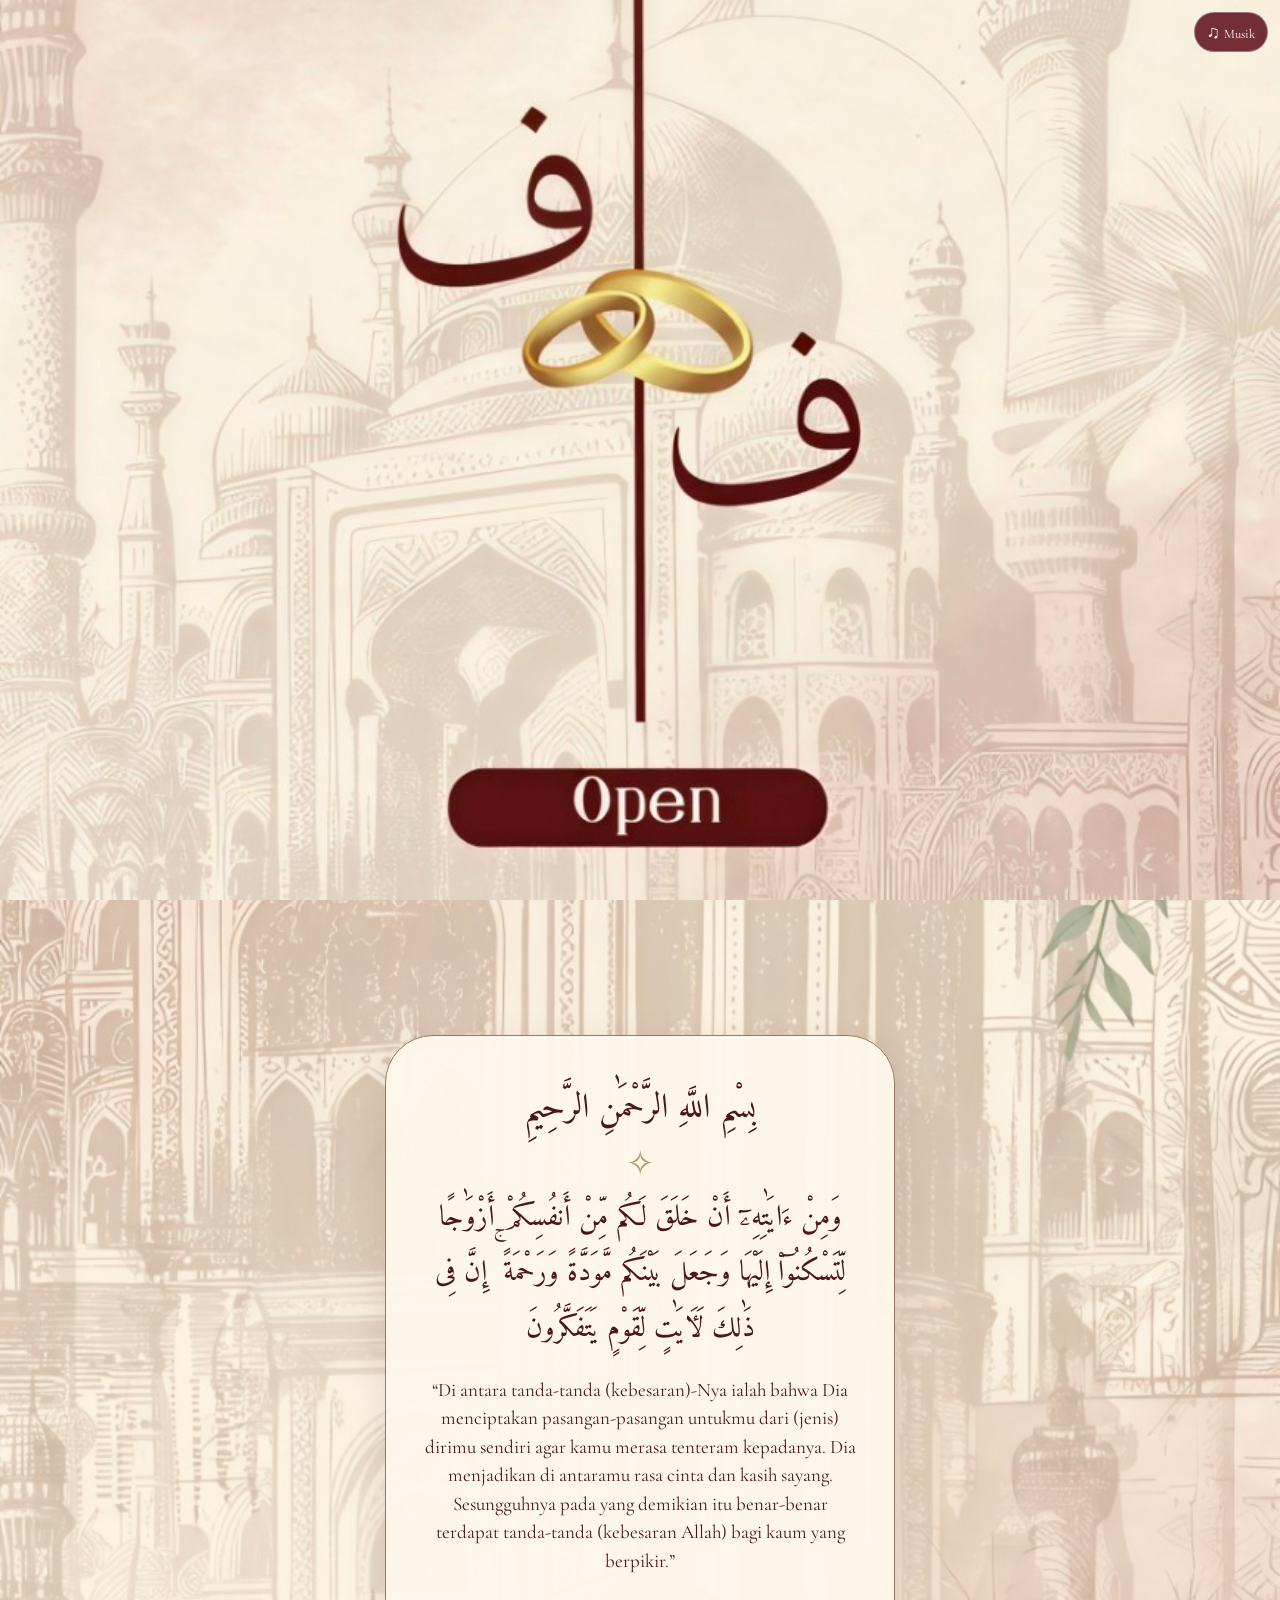
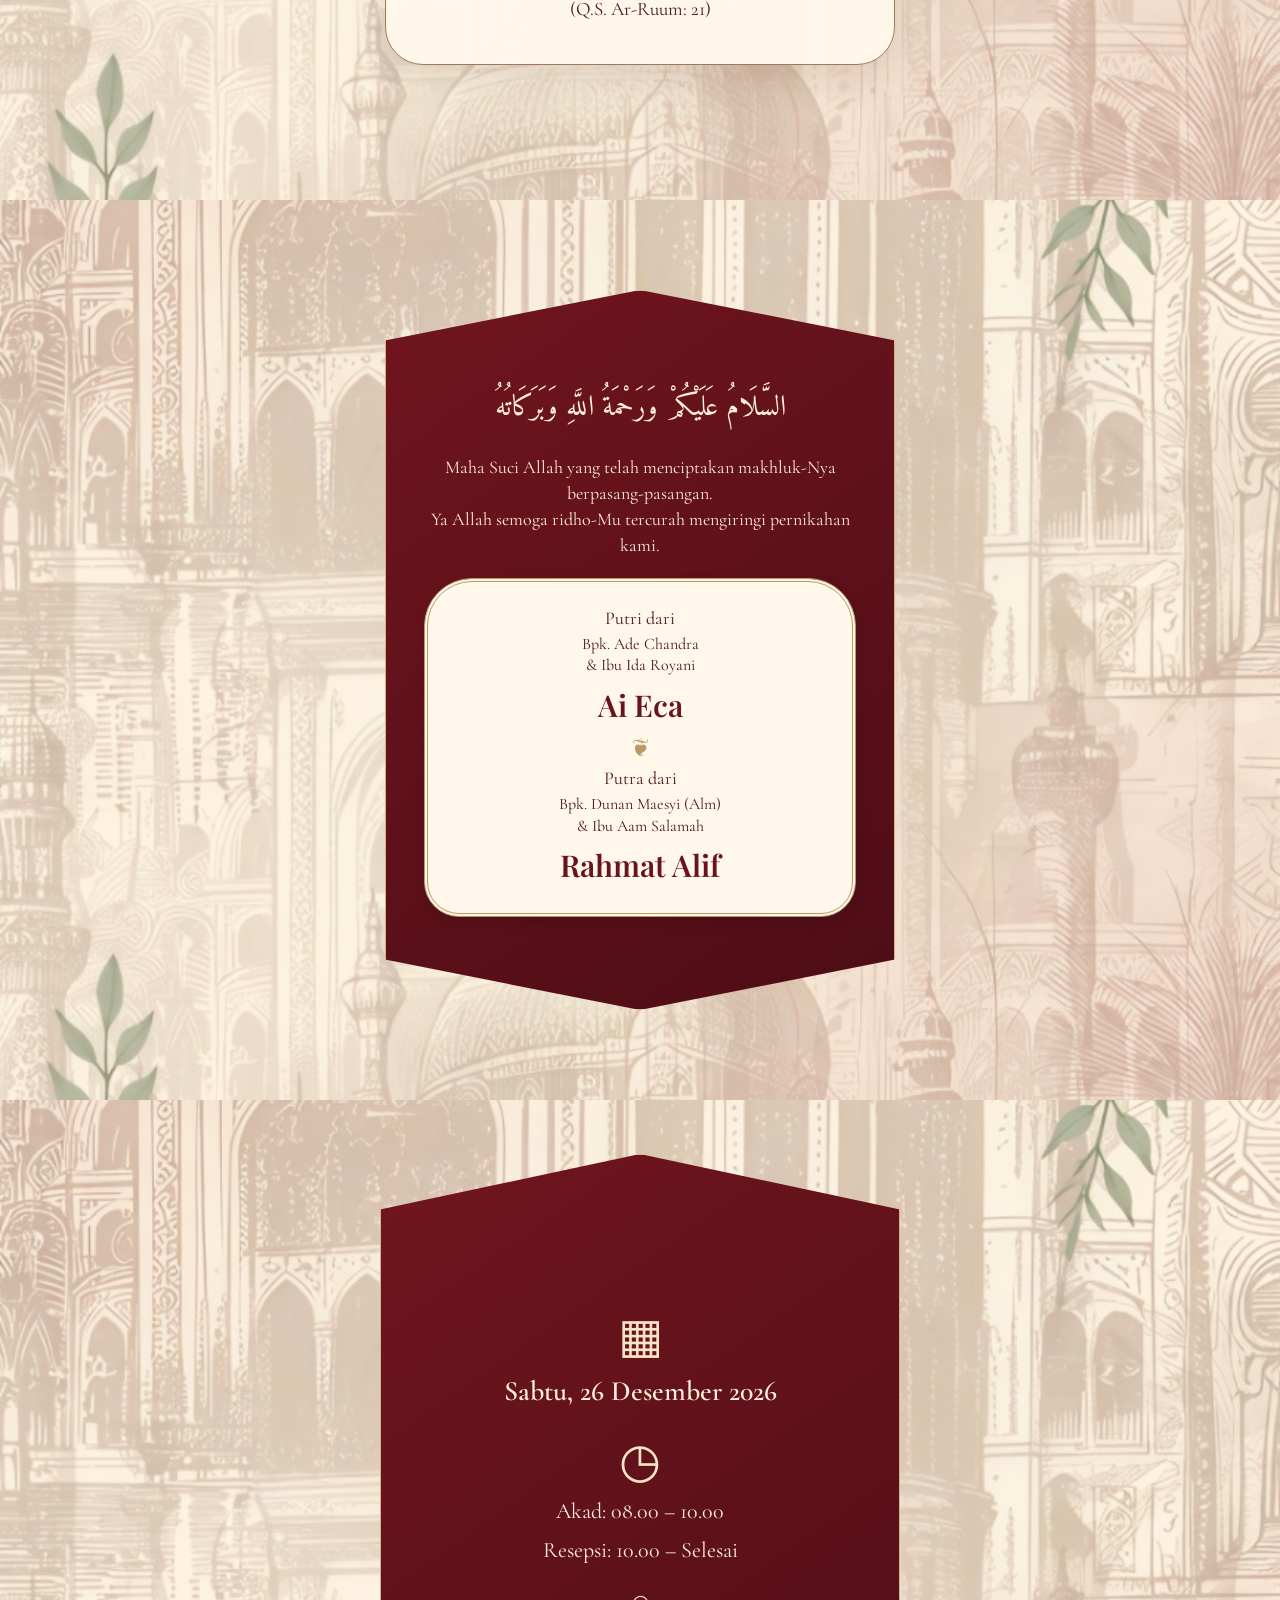
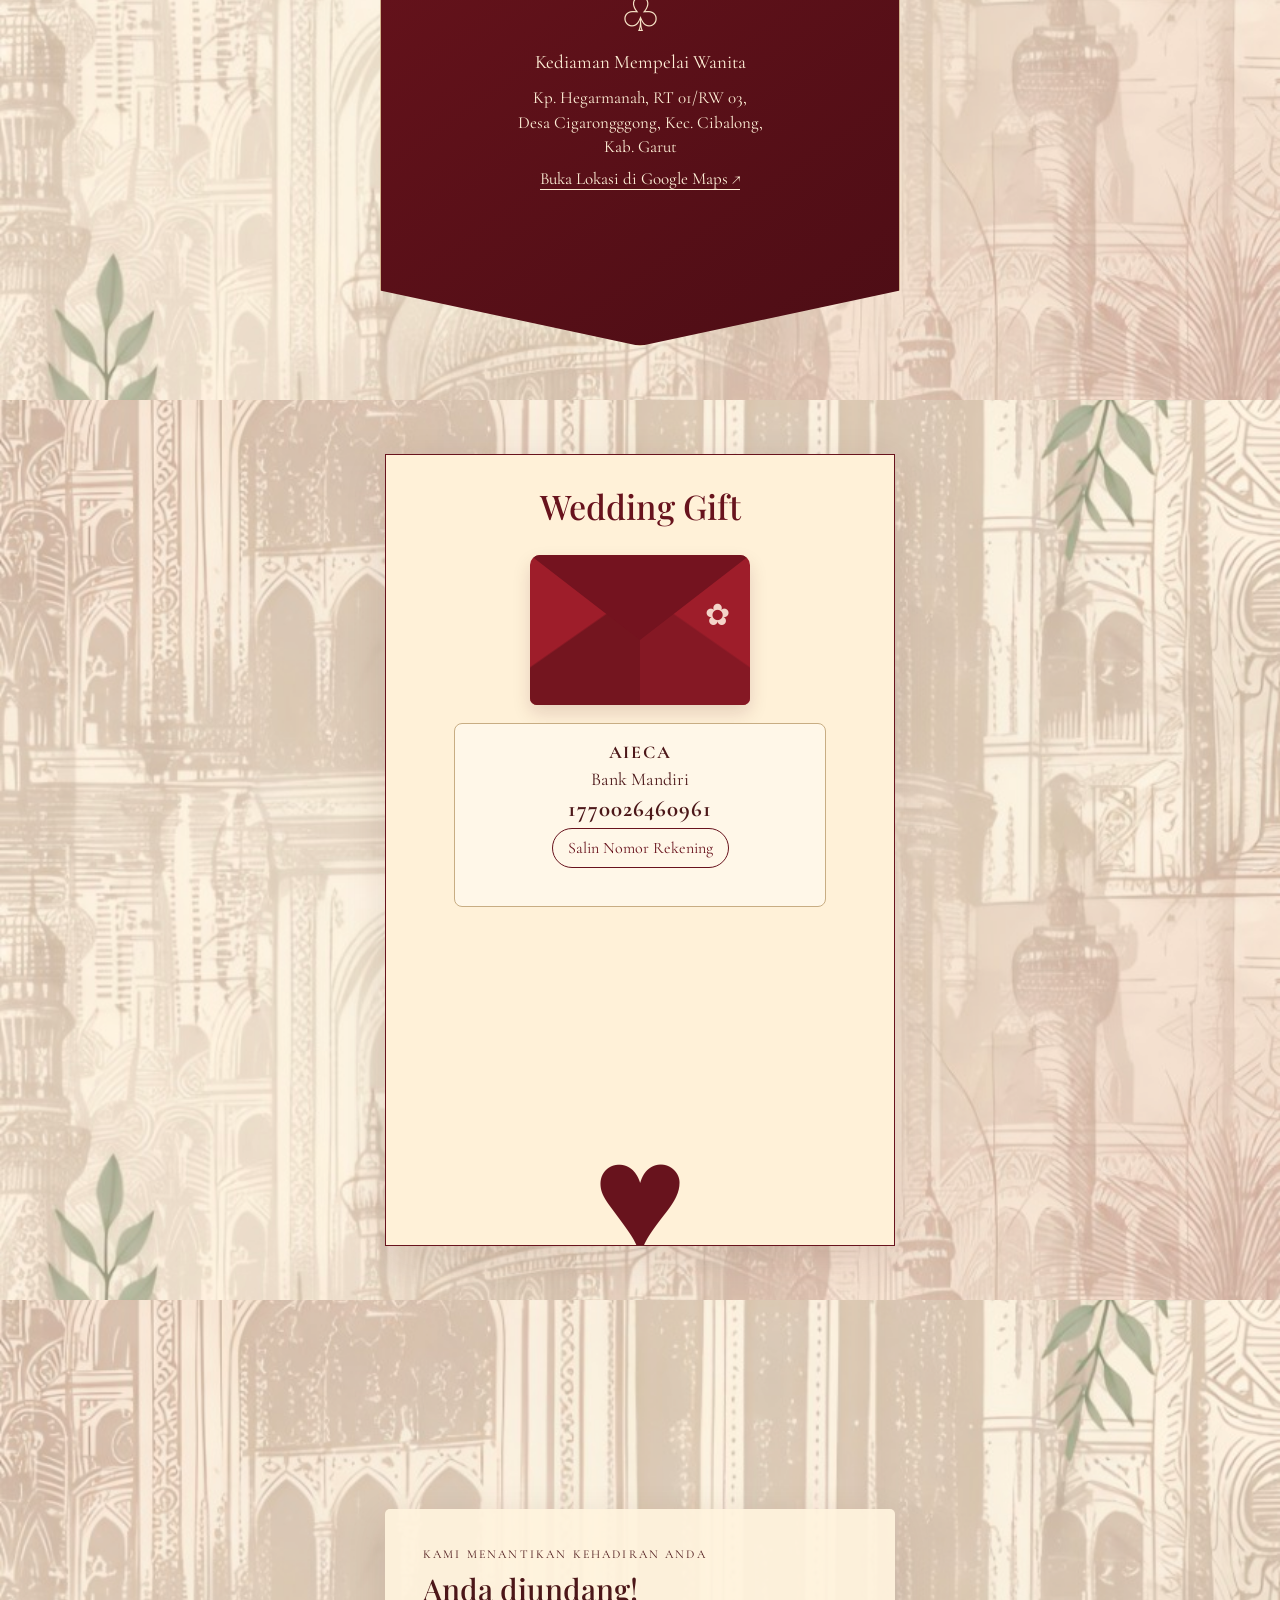
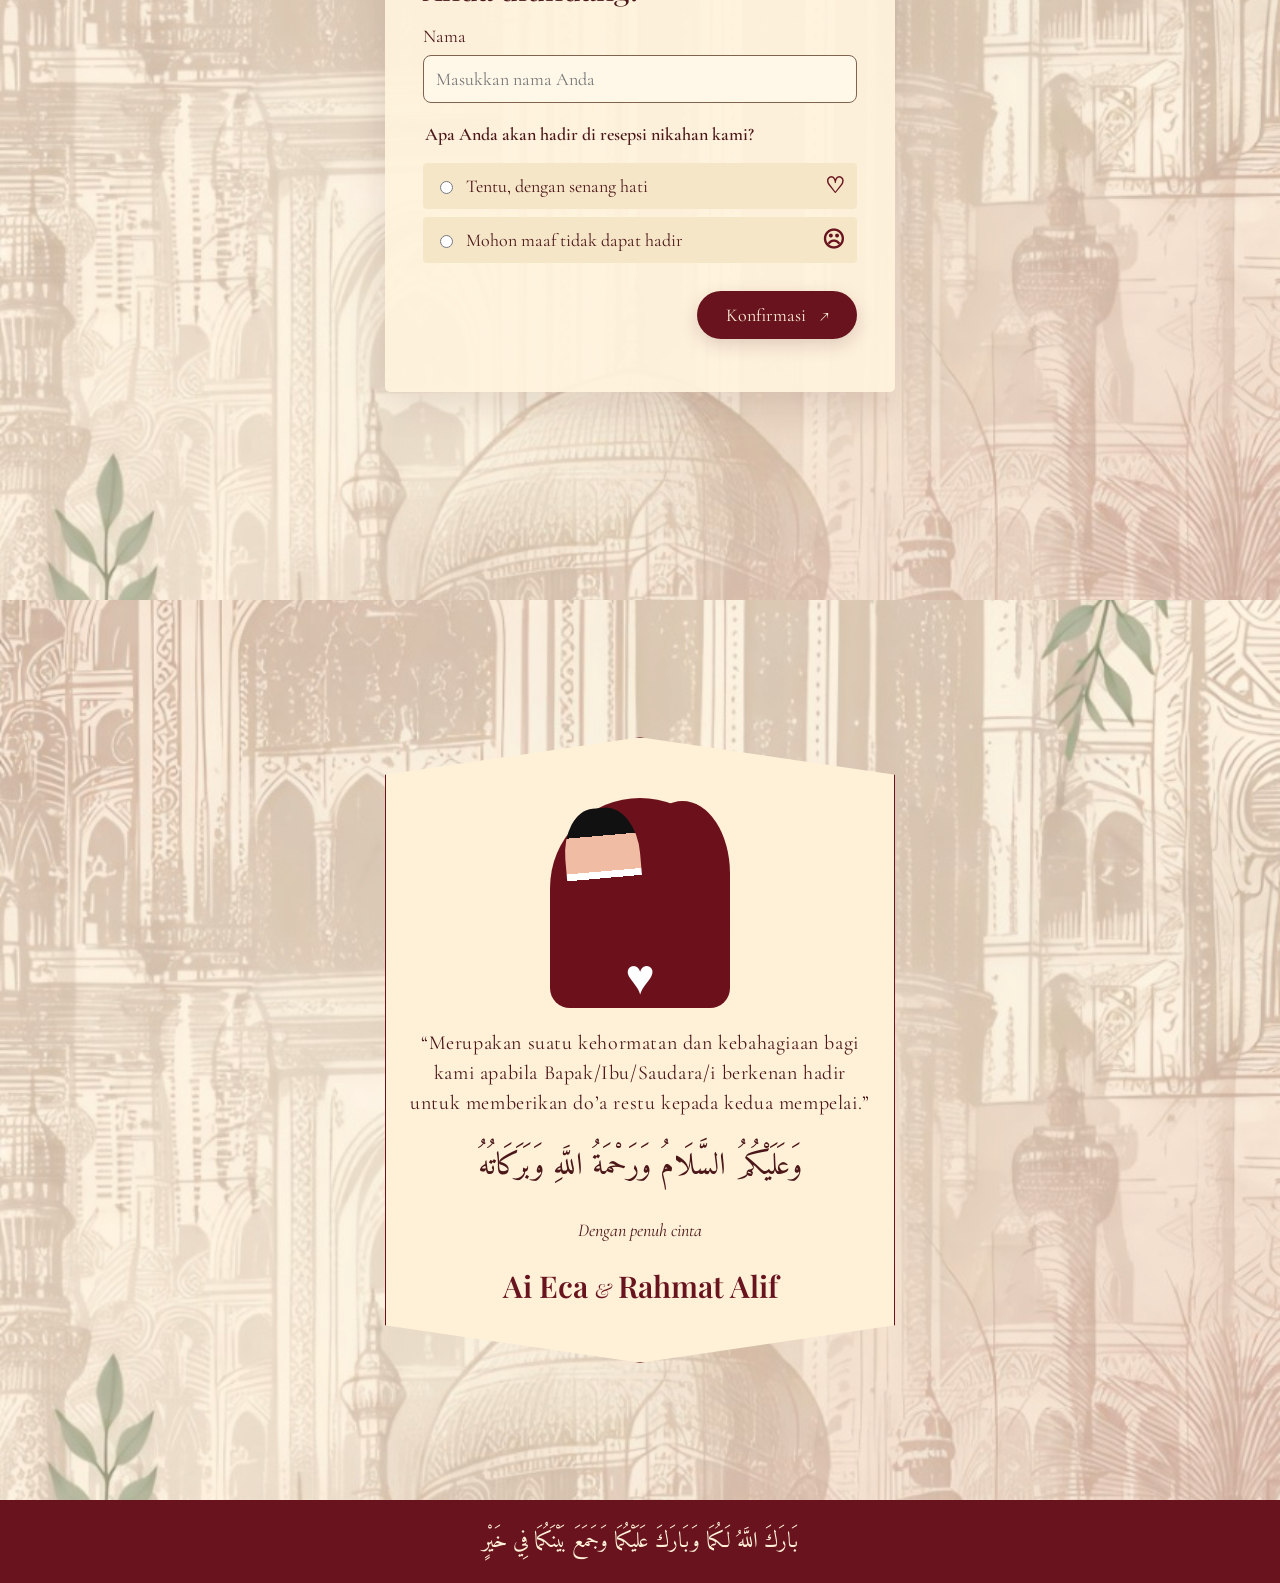
==== index.html @ 42658f34 "Add files via upload" ====
<!doctype html><html lang="id"><head><meta charset="utf-8"><meta name="viewport" content="width=device-width,initial-scale=1,viewport-fit=cover"><meta name="theme-color" content="#68131d"><title>Undangan Pernikahan — Ai Eca &amp; Rahmat Alif</title><link rel="preconnect" href="https://fonts.googleapis.com"><link href="https://fonts.googleapis.com/css2?family=Amiri:wght@400;700&family=Cormorant+Garamond:wght@400;500;600;700&family=Playfair+Display:wght@400;500;600&display=swap" rel="stylesheet"><link rel="stylesheet" href="style.css"></head><body>
<div class="music-pill"><button id="musicToggle">♫ <span>Musik</span></button></div><audio id="bgMusic" loop preload="none"><source src="assets/music.mp3" type="audio/mpeg"></audio><main>
<section class="cover page" id="cover"><img class="cover-art" src="assets/cover.jpg" alt="Sampul undangan bunga dan pasangan"><button class="cover-hitbox" id="openInvite" aria-label="Buka undangan">Buka Undangan</button></section>
<section class="page floral-bg"><div class="paper-card reveal"><p class="arabic bismillah" lang="ar" dir="rtl">بِسْمِ اللَّهِ الرَّحْمَٰنِ الرَّحِيمِ</p><div class="ornament">✧</div><p class="arabic verse" lang="ar" dir="rtl">وَمِنْ ءَايَٰتِهِۦٓ أَنْ خَلَقَ لَكُم مِّنْ أَنفُسِكُمْ أَزْوَٰجًا لِّتَسْكُنُوٓا۟ إِلَيْهَا وَجَعَلَ بَيْنَكُم مَّوَدَّةً وَرَحْمَةً ۚ إِنَّ فِى ذَٰلِكَ لَءَايَٰتٍ لِّقَوْمٍ يَتَفَكَّرُونَ</p><p class="translation">“Di antara tanda-tanda (kebesaran)-Nya ialah bahwa Dia menciptakan pasangan-pasangan untukmu dari (jenis) dirimu sendiri agar kamu merasa tenteram kepadanya. Dia menjadikan di antaramu rasa cinta dan kasih sayang. Sesungguhnya pada yang demikian itu benar-benar terdapat tanda-tanda (kebesaran Allah) bagi kaum yang berpikir.”</p><p class="verse-ref">(Q.S. Ar-Ruum: 21)</p></div></section>
<section class="page floral-bg"><div class="maroon-panel reveal"><p class="arabic greeting" lang="ar" dir="rtl">السَّلَامُ عَلَيْكُمْ وَرَحْمَةُ اللَّهِ وَبَرَكَاتُهُ</p><p class="blessing">Maha Suci Allah yang telah menciptakan makhluk-Nya berpasang-pasangan.<br>Ya Allah semoga ridho-Mu tercurah mengiringi pernikahan kami.</p><div class="family-card"><p>Putri dari</p><p class="parents">Bpk. Ade Chandra<br>&amp; Ibu Ida Royani</p><h2 class="couple-name">Ai Eca</h2><div class="ampersand">❦</div><p>Putra dari</p><p class="parents">Bpk. Dunan Maesyi (Alm)<br>&amp; Ibu Aam Salamah</p><h2 class="couple-name">Rahmat Alif</h2></div></div></section>
<section class="page floral-bg"><div class="maroon-panel event-panel reveal"><div class="event-block"><span class="line-icon">▦</span><h2>Sabtu, 26 Desember 2026</h2></div><div class="event-block"><span class="line-icon">◷</span><p>Akad: 08.00 – 10.00</p><p>Resepsi: 10.00 – Selesai</p></div><div class="event-block"><span class="line-icon">♧</span><p class="location-title">Kediaman Mempelai Wanita</p><p class="address">Kp. Hegarmanah, RT 01/RW 03,<br>Desa Cigarongggong, Kec. Cibalong,<br>Kab. Garut</p><img class="qr" id="locationQr" alt="QR lokasi Google Maps"><a class="map-link" href="https://maps.app.goo.gl/6uacdMQvnE8VaueG8?g_st=ac" target="_blank" rel="noopener">Buka Lokasi di Google Maps ↗</a></div></div></section>
<section class="page floral-bg"><div class="gift-card reveal"><h2>Wedding Gift</h2><div class="envelope"><div class="envelope-flap"></div><span>✿</span></div><div class="gift-details"><p class="gift-name">AIECA</p><p>Bank Mandiri</p><p class="account" id="accountNumber">1770026460961</p><button class="outline-btn" id="copyAccount">Salin Nomor Rekening</button><p class="copy-status" id="copyStatus" aria-live="polite"></p></div><div class="couple-silhouette">♥</div></div></section>
<section class="page floral-bg"><div class="rsvp-card reveal"><p class="eyebrow">KAMI MENANTIKAN KEHADIRAN ANDA</p><h2>Anda diundang!</h2><form id="rsvpForm"><label for="guestName">Nama</label><input id="guestName" name="name" maxlength="100" required placeholder="Masukkan nama Anda"><fieldset><legend>Apa Anda akan hadir di resepsi nikahan kami?</legend><label class="choice"><input type="radio" name="attendance" value="Hadir" required><span>Tentu, dengan senang hati</span><b>♡</b></label><label class="choice"><input type="radio" name="attendance" value="Tidak hadir"><span>Mohon maaf tidak dapat hadir</span><b>☹</b></label></fieldset><button class="primary-btn submit-btn" type="submit">Konfirmasi <span>↗</span></button><p id="rsvpMessage" class="form-message" role="status"></p></form></div></section>
<section class="page floral-bg"><div class="closing-card reveal"><div class="couple-art"><span>♥</span><div class="bride"></div><div class="groom"></div></div><p class="closing-quote">“Merupakan suatu kehormatan dan kebahagiaan bagi kami apabila Bapak/Ibu/Saudara/i berkenan hadir untuk memberikan do’a restu kepada kedua mempelai.”</p><p class="arabic closing-greeting" lang="ar" dir="rtl">وَعَلَيْكُمُ السَّلَامُ وَرَحْمَةُ اللَّهِ وَبَرَكَاتُهُ</p><p class="end-mark">Dengan penuh cinta</p><h2 class="closing-names">Ai Eca <span>&amp;</span> Rahmat Alif</h2></div></section></main><footer lang="ar" dir="rtl">بَارَكَ اللَّهُ لَكُمَا وَبَارَكَ عَلَيْكُمَا وَجَمَعَ بَيْنَكُمَا فِي خَيْرٍ</footer><script src="script.js"></script></body></html>
---- style.css ----
:root{--wine:#68131d;--cream:#fff1d8;--paper:#fff7e9;--ink:#4c1719;--gold:#b99a67;--serif:'Cormorant Garamond',Georgia,serif;--display:'Playfair Display',Georgia,serif;--arabic:'Amiri',serif}*{box-sizing:border-box}html{scroll-behavior:smooth;scroll-snap-type:y proximity}body{margin:0;background:#ead6c8;color:var(--ink);font-family:var(--serif);font-size:18px}button,input{font:inherit}.page{position:relative;min-height:100svh;display:flex;align-items:center;justify-content:center;padding:28px 18px;overflow:hidden;scroll-snap-align:start}.cover{padding:0;background:#f7e8d6}.cover-art{position:absolute;inset:0;width:100%;height:100%;object-fit:cover}.cover-hitbox{position:absolute;top:63%;left:32%;width:36%;height:6%;opacity:0;border:0;background:transparent;cursor:pointer;color:transparent}.cover-hitbox:focus-visible{opacity:.9;background:#68131d;color:#fff;border-radius:30px}.eyebrow{font-size:12px;letter-spacing:.18em;text-transform:uppercase;margin:0 0 8px}.cover h1{font:400 clamp(27px,8vw,46px) var(--arabic);margin:0;color:var(--wine);display:flex;align-items:center;gap:10px}.cover h1 i{font:italic 24px var(--display)}.primary-btn,.outline-btn{border:0;border-radius:30px;padding:13px 24px;cursor:pointer;transition:transform .2s,box-shadow .2s}.primary-btn{background:var(--wine);color:var(--cream);box-shadow:0 6px 18px #4d111d2b}.primary-btn span{margin-left:10px}.primary-btn:active,.outline-btn:active{transform:scale(.98)}.floral-bg{background:#f3e2d2 url('assets/mosque-floral.jpg') center/cover fixed}.floral-bg:before{content:"";position:absolute;inset:0;background:rgba(255,241,220,.35);pointer-events:none}.paper-card,.maroon-panel,.gift-card,.rsvp-card,.closing-card{position:relative;z-index:1;width:min(100%,510px);box-shadow:0 12px 38px #4b1b1820}.paper-card{padding:34px 25px;background:rgba(255,248,235,.96);border:1px solid #9b795a;border-radius:48px 48px 38px 38px;text-align:center}.arabic{font-family:var(--arabic);line-height:1.75}.bismillah{font-size:clamp(25px,7vw,34px);margin:0 0 4px}.ornament{color:var(--gold);font-size:34px}.verse{font-size:clamp(23px,6vw,29px);margin:5px 0 20px;line-height:1.9}.translation{font-size:19px;line-height:1.5;margin:0}.verse-ref{font-size:19px;margin:22px 0 0}.maroon-panel{background:linear-gradient(145deg,#71151e,#4d0d15);color:#fff0d7;padding:32px 24px;border:1px solid #d2b28d;clip-path:polygon(0 7%,50% 0,100% 7%,100% 93%,50% 100%,0 93%);min-height:80svh;display:flex;flex-direction:column;justify-content:center;gap:20px}.greeting{text-align:center;font-size:clamp(22px,6vw,29px);margin:0}.blessing{text-align:center;font-size:18px;line-height:1.45;margin:0}.family-card{background:var(--paper);color:var(--ink);border:4px double var(--gold);border-radius:48px 48px 35px 35px;padding:20px 15px;text-align:center;box-shadow:0 4px 12px #0002}.family-card p{margin:5px 0}.family-card .parents{font-size:16px;line-height:1.35}.family-card h2{font:700 32px var(--arabic);margin:7px 0}.ampersand{color:var(--gold);font-size:24px}.event-panel{gap:24px;text-align:center;min-height:88svh}.event-block{display:flex;align-items:center;flex-direction:column;gap:5px}.line-icon{font-size:48px;color:#f8e5c8;line-height:1.1}.event-block h2{font-size:25px;font-weight:600;margin:5px 0}.event-block p{margin:3px 0;font-size:20px}.event-block .address{font-size:16px;line-height:1.45}.location-title{font-size:19px!important}.qr{width:112px;height:112px;object-fit:contain;background:#fff;padding:5px;border-radius:8px;margin-top:8px}.map-link{color:var(--cream);font-size:16px;text-underline-offset:4px}.gift-card{min-height:88svh;background:var(--cream);border:1px solid var(--wine);padding:28px 22px 0;text-align:center;display:flex;flex-direction:column;align-items:center;overflow:hidden}.gift-card h2{font:500 34px var(--display);margin:0 0 22px;color:var(--wine)}.envelope{position:relative;width:220px;height:150px;background:#9e1d2a;border-radius:10px 10px 7px 7px;margin:4px auto 18px;box-shadow:0 8px 18px #51101d25;overflow:hidden}.envelope:before{content:"";position:absolute;inset:0;background:linear-gradient(145deg,transparent 49%,#74151f 50%) left/50% 100% no-repeat,linear-gradient(215deg,transparent 49%,#851824 50%) right/50% 100% no-repeat}.envelope-flap{position:absolute;top:0;left:0;width:0;height:0;border-left:110px solid transparent;border-right:110px solid transparent;border-top:85px solid #74131f;z-index:1}.envelope span{position:absolute;z-index:2;right:20px;top:42px;color:#f3d4c8;font-size:30px}.gift-details{z-index:2;background:#fff7e8;padding:12px 20px;border:1px solid #c8ad83;min-width:80%;border-radius:8px}.gift-details p{margin:5px}.gift-name{font-weight:700;letter-spacing:.1em}.account{font-size:23px;font-weight:700;letter-spacing:.04em}.outline-btn{background:transparent;color:var(--wine);border:1px solid var(--wine);padding:9px 15px;font-size:16px}.copy-status{font-size:13px;min-height:16px}.couple-silhouette{margin-top:auto;font-size:160px;line-height:.9;color:var(--wine);transform:translateY(30px)}.rsvp-card{background:rgba(255,244,222,.92);padding:26px 20px;border-radius:5px}.rsvp-card h2{font:500 30px var(--display);margin:0 0 16px}.rsvp-card form>label{display:block;margin:8px 0}#guestName{width:100%;border:1px solid #80644f;border-radius:8px;background:#fff8e9;padding:12px;color:var(--ink);outline-color:var(--gold)}fieldset{border:0;padding:0;margin:20px 0}legend{font-weight:600;margin-bottom:10px}.choice{display:flex;align-items:center;gap:10px;background:#f6e6c8;padding:10px 12px;margin:8px 0;border-radius:4px;cursor:pointer}.choice input{accent-color:var(--wine)}.choice span{flex:1}.choice b{font-size:22px;color:var(--wine)}.submit-btn{display:block;margin:18px 0 0 auto;min-width:160px}.form-message{font-size:15px;line-height:1.4}.closing-card{background:var(--cream);border:1px solid var(--wine);padding:30px 24px;text-align:center;clip-path:polygon(0 6%,50% 0,100% 6%,100% 94%,50% 100%,0 94%)}.couple-art{position:relative;height:240px;width:100%;margin:0 auto 20px;display:flex;align-items:end;justify-content:center}.couple-art:before{content:"";position:absolute;width:180px;height:210px;border-radius:90px 90px 20px 20px;background:#6c111b;bottom:0;left:calc(50% - 90px)}.couple-art .groom,.couple-art .bride{position:absolute;bottom:85px;width:75px;height:115px;border-radius:42% 42% 18% 18%;background:#f0bda4}.groom{left:calc(50% - 74px);background:linear-gradient(#111 0 24%,#f0bda4 24% 55%,#fff 55% 61%,#6c111b 61%)!important;transform:rotate(-5deg)}.bride{left:calc(50% - 5px);width:95px!important;background:#6c111b!important;border-radius:50% 50% 20% 20%!important;height:145px!important;bottom:62px!important}.couple-art span{position:absolute;z-index:2;color:#fff;font-size:50px;bottom:0}.closing-quote{font-size:20px;line-height:1.5;letter-spacing:.03em}.closing-greeting{font-size:clamp(23px,6vw,31px);margin:22px 0}.end-mark{font-style:italic;margin-top:25px}.closing-card h2{font:700 28px var(--arabic);color:var(--wine)}.closing-card h2 span{font:italic 20px var(--display)}footer{text-align:center;padding:22px 15px;background:var(--wine);color:var(--cream);font:22px var(--arabic)}.music-pill{position:fixed;z-index:10;top:12px;right:12px}.music-pill button{border:1px solid #fff5;border-radius:30px;padding:8px 12px;background:#5d101bdc;color:white;backdrop-filter:blur(8px)}.music-pill button span{font-size:13px}.reveal{opacity:0;transform:translateY(22px);transition:opacity .8s ease,transform .8s ease}.reveal.visible{opacity:1;transform:translateY(0)}@keyframes softPulse{0%,100%{box-shadow:0 6px 18px #4d111d2b}50%{box-shadow:0 6px 25px #4d111d65}}@media(min-width:700px){.page{padding:50px 24px}.paper-card{padding:44px 38px}.maroon-panel{padding:45px 38px}.rsvp-card{padding:38px;max-width:540px}.gift-card{max-width:520px}.floral-bg{background-attachment:scroll}}@media(prefers-reduced-motion:reduce){*,*:before,*:after{scroll-behavior:auto!important;animation:none!important;transition:none!important}.reveal{opacity:1;transform:none}}

/* Final approved cover layout matching the second reference */
#cover { position: relative; overflow: hidden; }
#cover .cover-names {
  position: absolute !important;
  inset: 0 !important;
  width: 100% !important;
  height: 100% !important;
  transform: none !important;
  display: block !important;
  z-index: 6 !important;
  pointer-events: none !important;
}
#cover .cover-name {
  position: absolute !important;
  display: block !important;
  color: #68131d !important;
  font-family: var(--arabic, serif) !important;
  font-weight: 600 !important;
  line-height: 1.45 !important;
  white-space: nowrap !important;
  text-align: center !important;
  text-shadow: 0 1px 2px rgba(255,245,230,.65) !important;
  margin: 0 !important;
}
#cover .cover-bride {
  top: 25.5% !important;
  left: 21% !important;
  right: auto !important;
  bottom: auto !important;
  transform: translateX(-5%) !important;
  font-size: clamp(30px, 8vw, 44px) !important;
}
#cover .cover-groom {
  top: 55.5% !important;
  left: 57% !important;
  right: auto !important;
  bottom: auto !important;
  transform: translateX(-2%) !important;
  font-size: clamp(27px, 7vw, 39px) !important;
}
#cover .cover-name-divider { display: none !important; }
@media (max-height: 720px) {
  #cover .cover-bride { top: 25% !important; }
  #cover .cover-groom { top: 55% !important; }
}

/* Updated cover and event layout */
.cover-hitbox {
  top: 60.2%;
  left: 33%;
  width: 34%;
  height: 5.2%;
}
.family-card .couple-name {
  font: 600 30px var(--display);
  color: var(--wine);
  direction: ltr;
  margin: 8px 0;
}
.closing-card .closing-names {
  font: 600 clamp(23px, 6vw, 30px) var(--display);
  color: var(--wine);
  direction: ltr;
  line-height: 1.35;
}
.event-panel {
  width: min(100%, 520px);
  min-height: 88svh;
  padding: 42px 24px;
  gap: 22px;
}
.event-panel .event-block h2 {
  font-size: clamp(23px, 6vw, 28px);
  line-height: 1.25;
}
.event-panel .event-block p {
  font-size: clamp(19px, 5vw, 22px);
  line-height: 1.3;
}
.event-panel .event-block .address {
  font-size: clamp(15px, 4vw, 17px);
  line-height: 1.45;
}
.event-panel .qr {
  width: 150px;
  height: 150px;
  margin-top: 10px;
}
.event-panel .map-link {
  font-size: 17px;
  text-underline-offset: 5px;
}
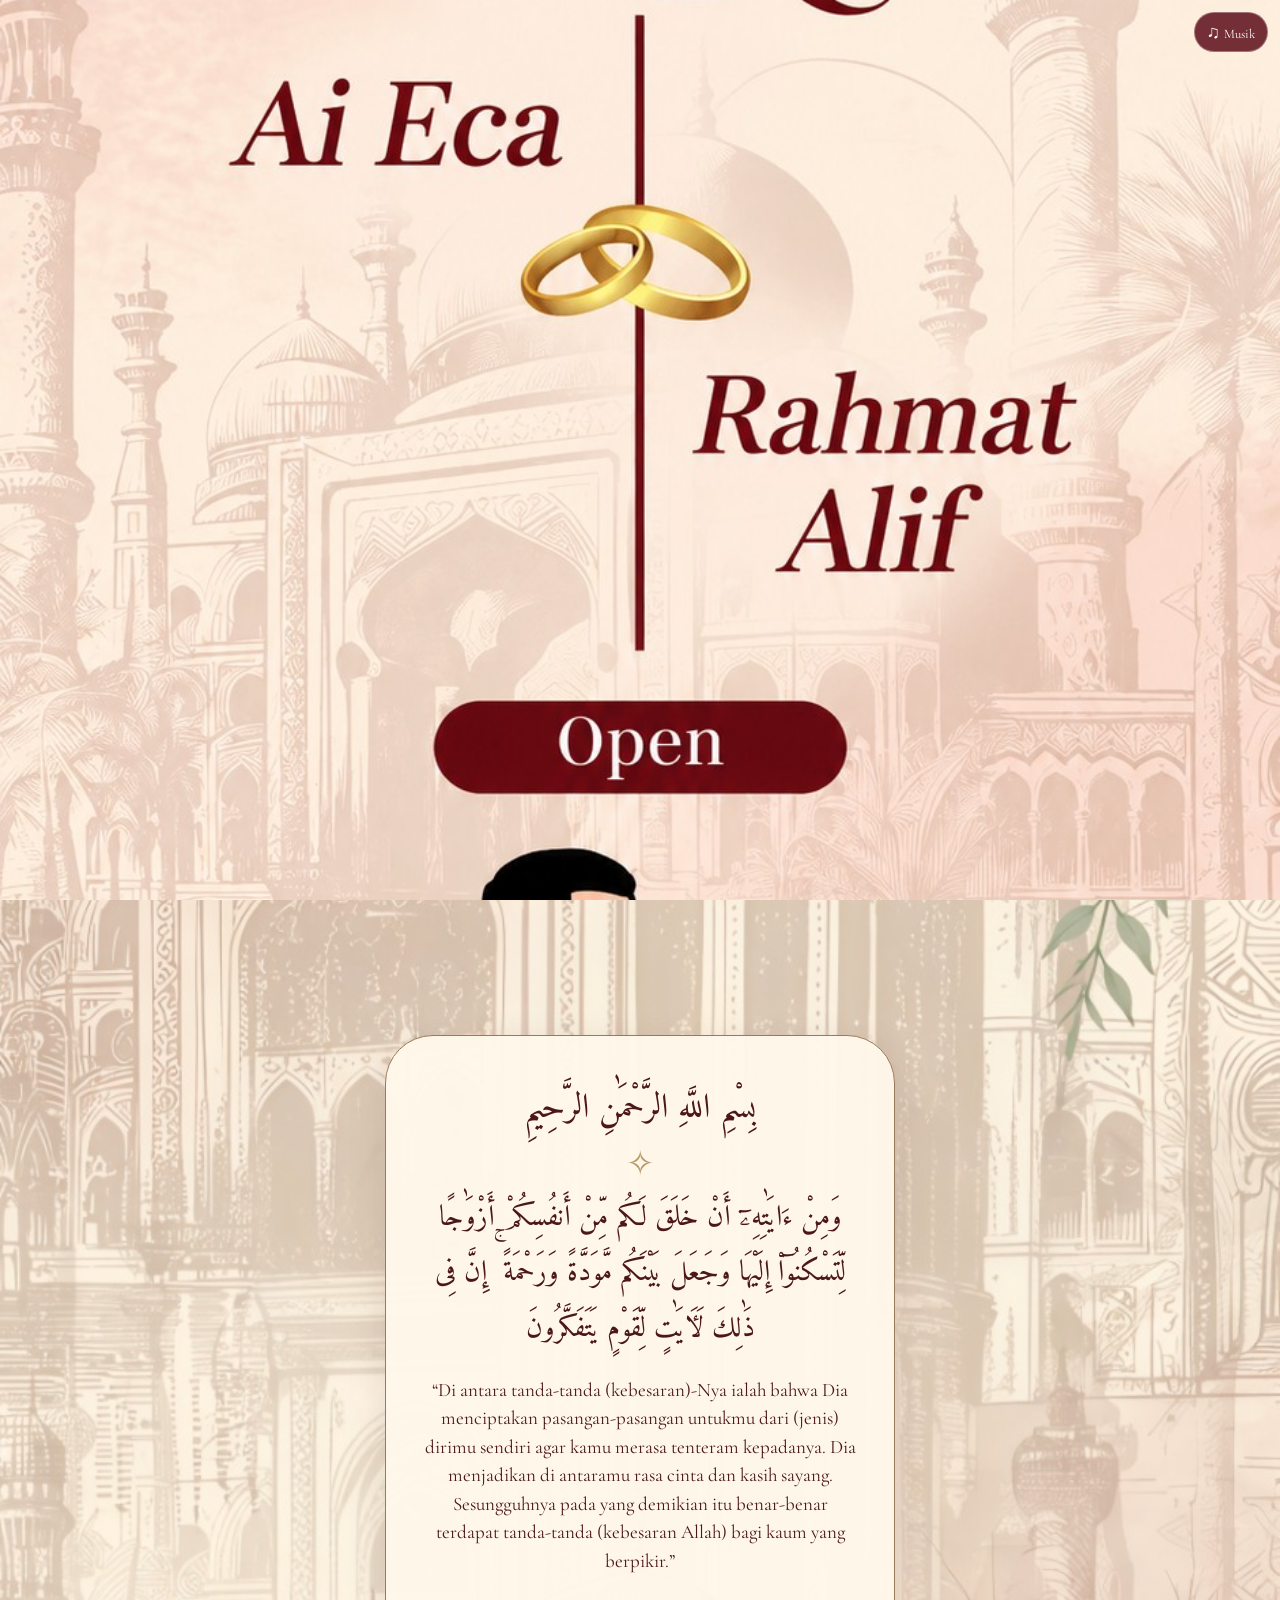
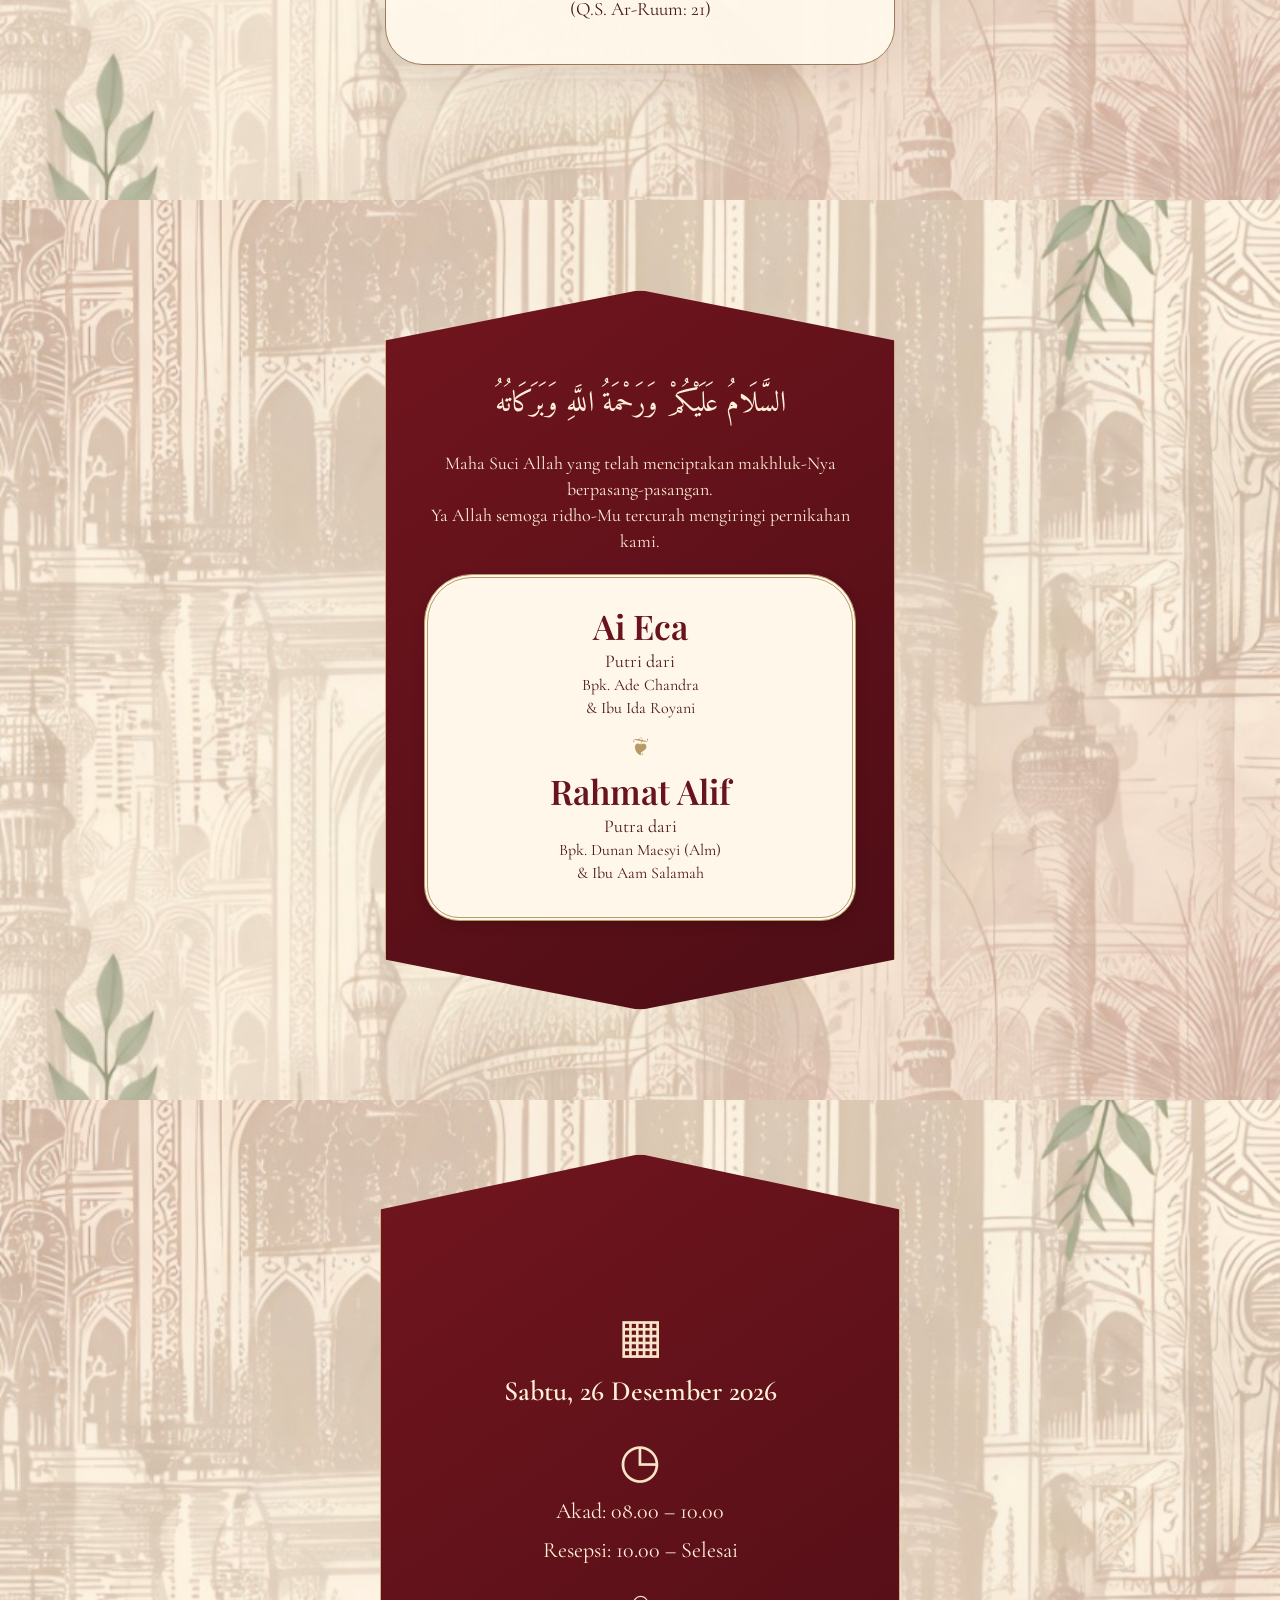
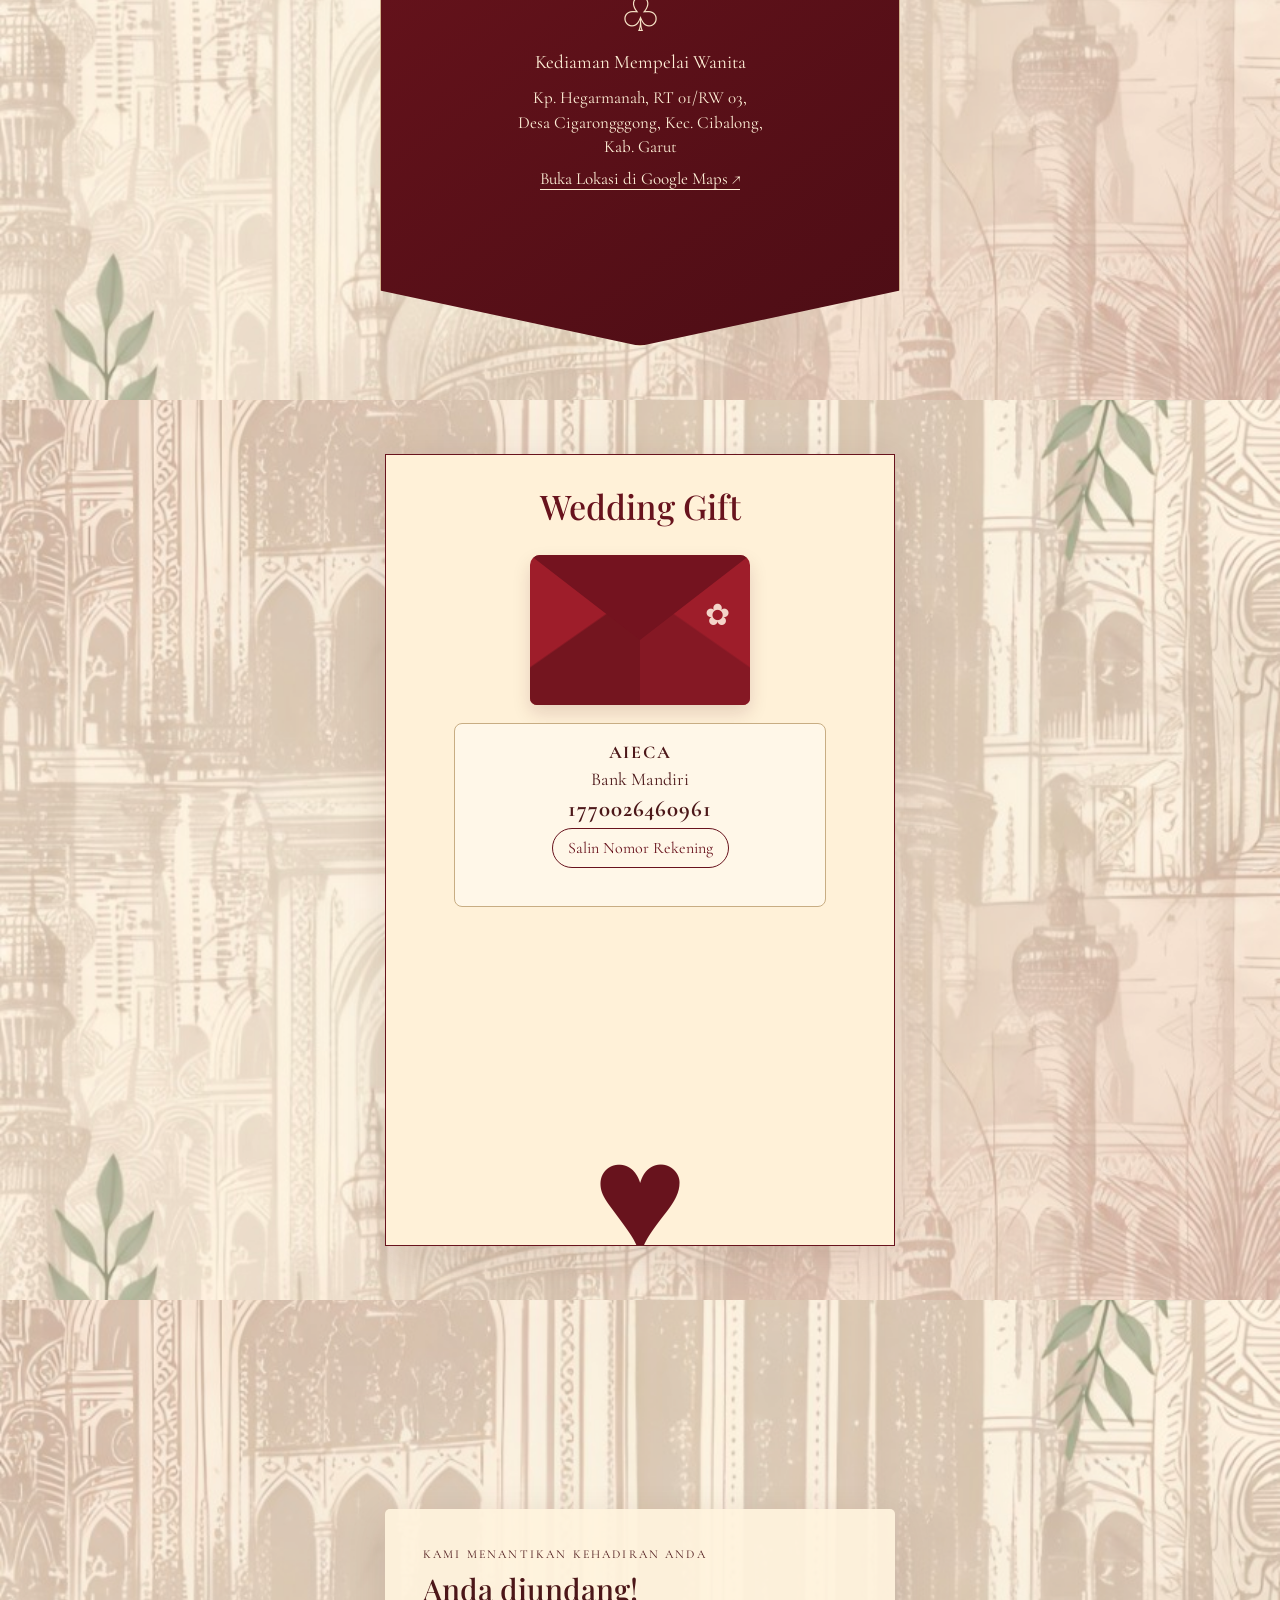
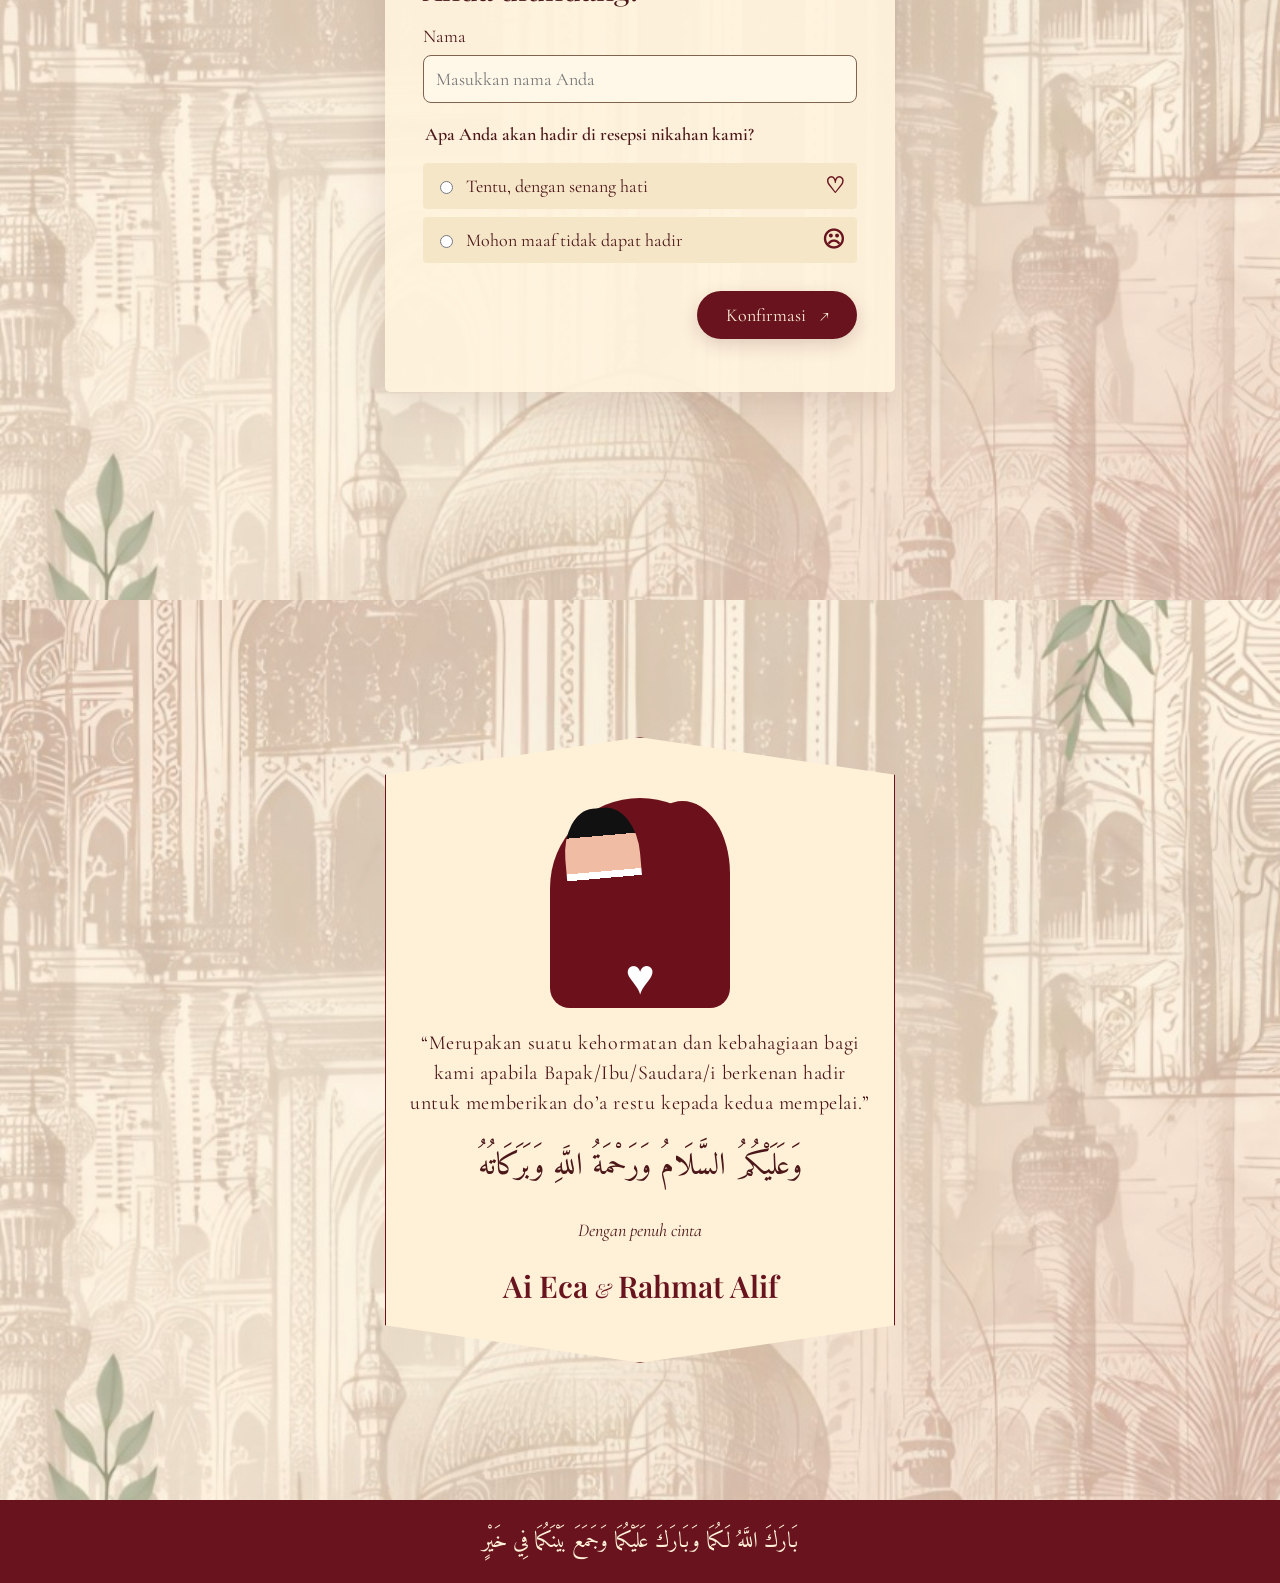
==== commit bc9152ec: "Add files via upload" ====
--- a/index.html
+++ b/index.html
@@ -2,7 +2,7 @@
 <div class="music-pill"><button id="musicToggle">♫ <span>Musik</span></button></div><audio id="bgMusic" loop preload="none"><source src="assets/music.mp3" type="audio/mpeg"></audio><main>
 <section class="cover page" id="cover"><img class="cover-art" src="assets/cover.jpg" alt="Sampul undangan bunga dan pasangan"><button class="cover-hitbox" id="openInvite" aria-label="Buka undangan">Buka Undangan</button></section>
 <section class="page floral-bg"><div class="paper-card reveal"><p class="arabic bismillah" lang="ar" dir="rtl">بِسْمِ اللَّهِ الرَّحْمَٰنِ الرَّحِيمِ</p><div class="ornament">✧</div><p class="arabic verse" lang="ar" dir="rtl">وَمِنْ ءَايَٰتِهِۦٓ أَنْ خَلَقَ لَكُم مِّنْ أَنفُسِكُمْ أَزْوَٰجًا لِّتَسْكُنُوٓا۟ إِلَيْهَا وَجَعَلَ بَيْنَكُم مَّوَدَّةً وَرَحْمَةً ۚ إِنَّ فِى ذَٰلِكَ لَءَايَٰتٍ لِّقَوْمٍ يَتَفَكَّرُونَ</p><p class="translation">“Di antara tanda-tanda (kebesaran)-Nya ialah bahwa Dia menciptakan pasangan-pasangan untukmu dari (jenis) dirimu sendiri agar kamu merasa tenteram kepadanya. Dia menjadikan di antaramu rasa cinta dan kasih sayang. Sesungguhnya pada yang demikian itu benar-benar terdapat tanda-tanda (kebesaran Allah) bagi kaum yang berpikir.”</p><p class="verse-ref">(Q.S. Ar-Ruum: 21)</p></div></section>
-<section class="page floral-bg"><div class="maroon-panel reveal"><p class="arabic greeting" lang="ar" dir="rtl">السَّلَامُ عَلَيْكُمْ وَرَحْمَةُ اللَّهِ وَبَرَكَاتُهُ</p><p class="blessing">Maha Suci Allah yang telah menciptakan makhluk-Nya berpasang-pasangan.<br>Ya Allah semoga ridho-Mu tercurah mengiringi pernikahan kami.</p><div class="family-card"><p>Putri dari</p><p class="parents">Bpk. Ade Chandra<br>&amp; Ibu Ida Royani</p><h2 class="couple-name">Ai Eca</h2><div class="ampersand">❦</div><p>Putra dari</p><p class="parents">Bpk. Dunan Maesyi (Alm)<br>&amp; Ibu Aam Salamah</p><h2 class="couple-name">Rahmat Alif</h2></div></div></section>
+<section class="page floral-bg"><div class="maroon-panel reveal"><p class="arabic greeting" lang="ar" dir="rtl">السَّلَامُ عَلَيْكُمْ وَرَحْمَةُ اللَّهِ وَبَرَكَاتُهُ</p><p class="blessing">Maha Suci Allah yang telah menciptakan makhluk-Nya berpasang-pasangan.<br>Ya Allah semoga ridho-Mu tercurah mengiringi pernikahan kami.</p><div class="family-card"><h2 class="couple-name">Ai Eca</h2><p>Putri dari</p><p class="parents">Bpk. Ade Chandra<br>&amp; Ibu Ida Royani</p><div class="ampersand">❦</div><h2 class="couple-name">Rahmat Alif</h2><p>Putra dari</p><p class="parents">Bpk. Dunan Maesyi (Alm)<br>&amp; Ibu Aam Salamah</p></div></div></section>
 <section class="page floral-bg"><div class="maroon-panel event-panel reveal"><div class="event-block"><span class="line-icon">▦</span><h2>Sabtu, 26 Desember 2026</h2></div><div class="event-block"><span class="line-icon">◷</span><p>Akad: 08.00 – 10.00</p><p>Resepsi: 10.00 – Selesai</p></div><div class="event-block"><span class="line-icon">♧</span><p class="location-title">Kediaman Mempelai Wanita</p><p class="address">Kp. Hegarmanah, RT 01/RW 03,<br>Desa Cigarongggong, Kec. Cibalong,<br>Kab. Garut</p><img class="qr" id="locationQr" alt="QR lokasi Google Maps"><a class="map-link" href="https://maps.app.goo.gl/6uacdMQvnE8VaueG8?g_st=ac" target="_blank" rel="noopener">Buka Lokasi di Google Maps ↗</a></div></div></section>
 <section class="page floral-bg"><div class="gift-card reveal"><h2>Wedding Gift</h2><div class="envelope"><div class="envelope-flap"></div><span>✿</span></div><div class="gift-details"><p class="gift-name">AIECA</p><p>Bank Mandiri</p><p class="account" id="accountNumber">1770026460961</p><button class="outline-btn" id="copyAccount">Salin Nomor Rekening</button><p class="copy-status" id="copyStatus" aria-live="polite"></p></div><div class="couple-silhouette">♥</div></div></section>
 <section class="page floral-bg"><div class="rsvp-card reveal"><p class="eyebrow">KAMI MENANTIKAN KEHADIRAN ANDA</p><h2>Anda diundang!</h2><form id="rsvpForm"><label for="guestName">Nama</label><input id="guestName" name="name" maxlength="100" required placeholder="Masukkan nama Anda"><fieldset><legend>Apa Anda akan hadir di resepsi nikahan kami?</legend><label class="choice"><input type="radio" name="attendance" value="Hadir" required><span>Tentu, dengan senang hati</span><b>♡</b></label><label class="choice"><input type="radio" name="attendance" value="Tidak hadir"><span>Mohon maaf tidak dapat hadir</span><b>☹</b></label></fieldset><button class="primary-btn submit-btn" type="submit">Konfirmasi <span>↗</span></button><p id="rsvpMessage" class="form-message" role="status"></p></form></div></section>
--- a/style.css
+++ b/style.css
@@ -92,3 +92,20 @@
   font-size: 17px;
   text-underline-offset: 5px;
 }
+
+/* Family card: couple names above their respective parents */
+.family-card .couple-name {
+  margin: 8px 0 2px;
+  font-size: clamp(27px, 7vw, 34px);
+  line-height: 1.2;
+}
+.family-card > p:not(.parents) {
+  margin: 3px 0 2px;
+}
+.family-card .parents {
+  margin: 2px 0 12px;
+  line-height: 1.45;
+}
+.family-card .ampersand {
+  margin: 8px 0 10px;
+}
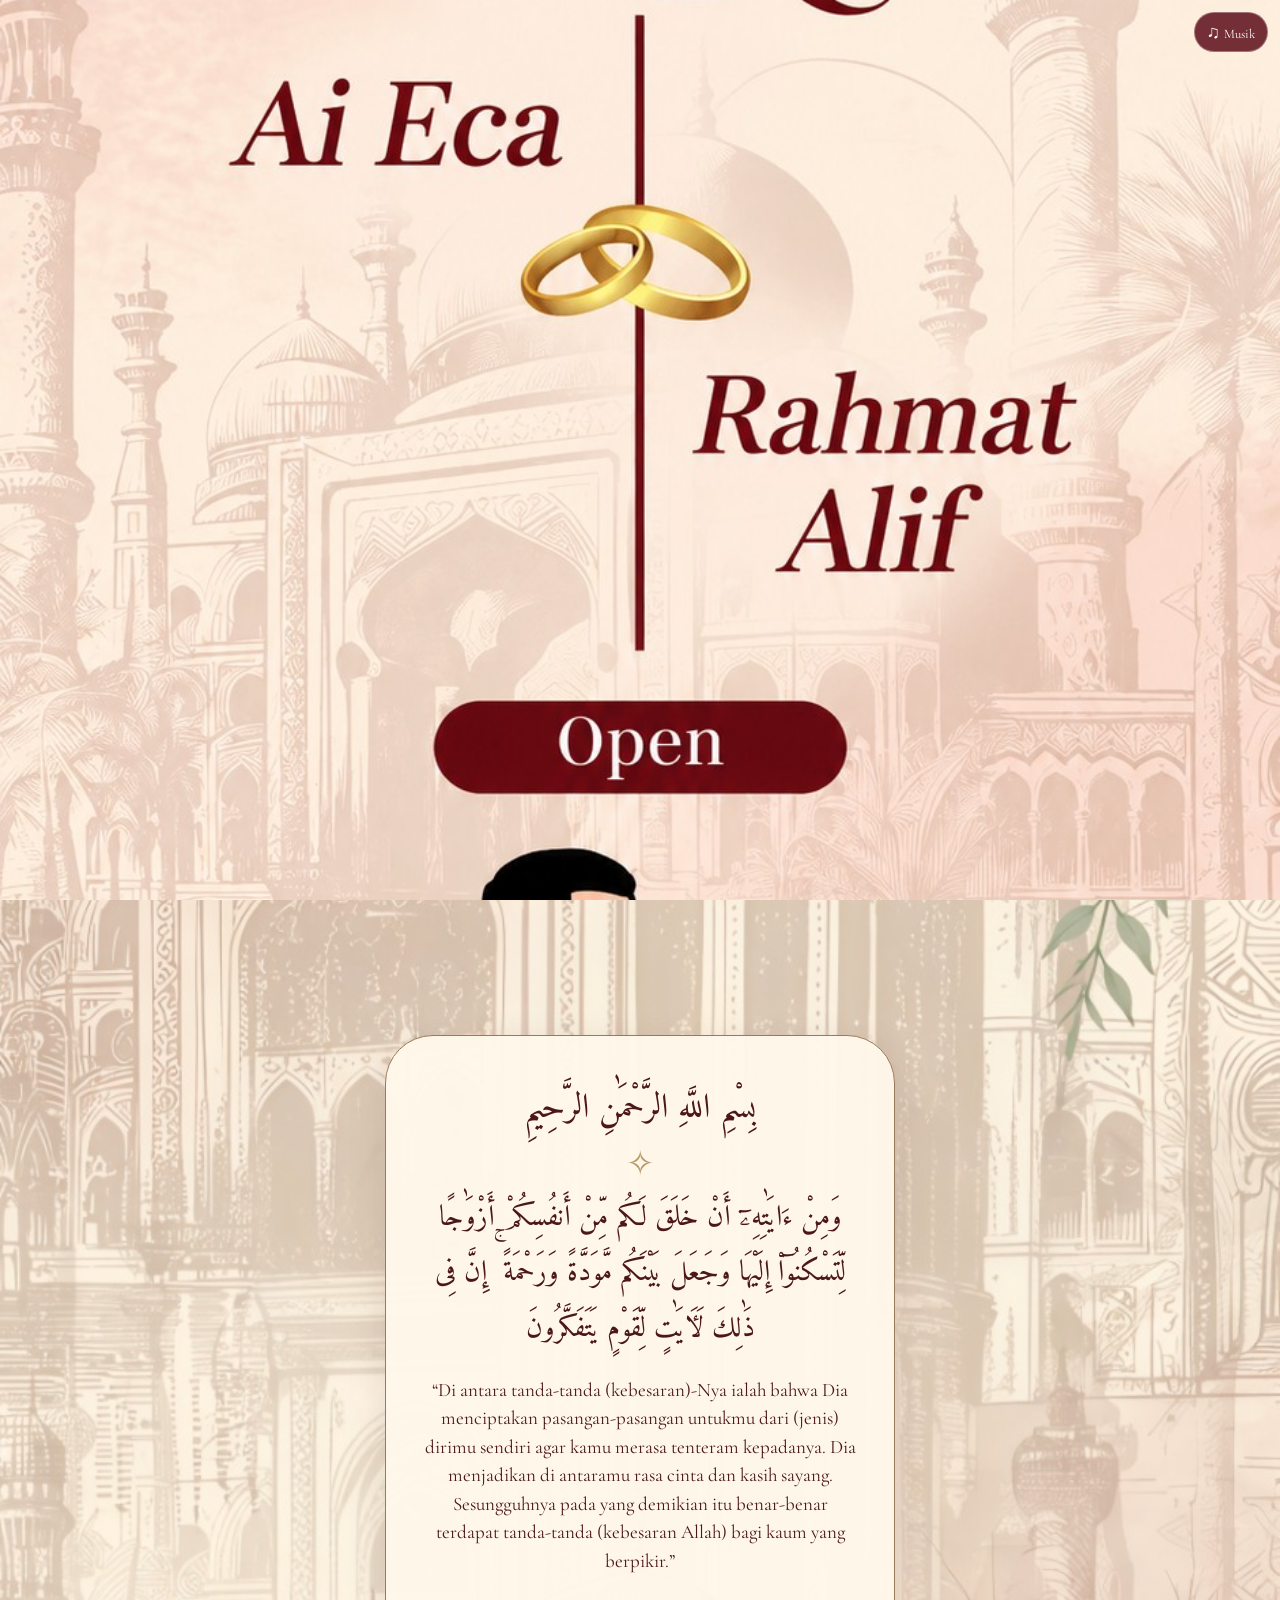
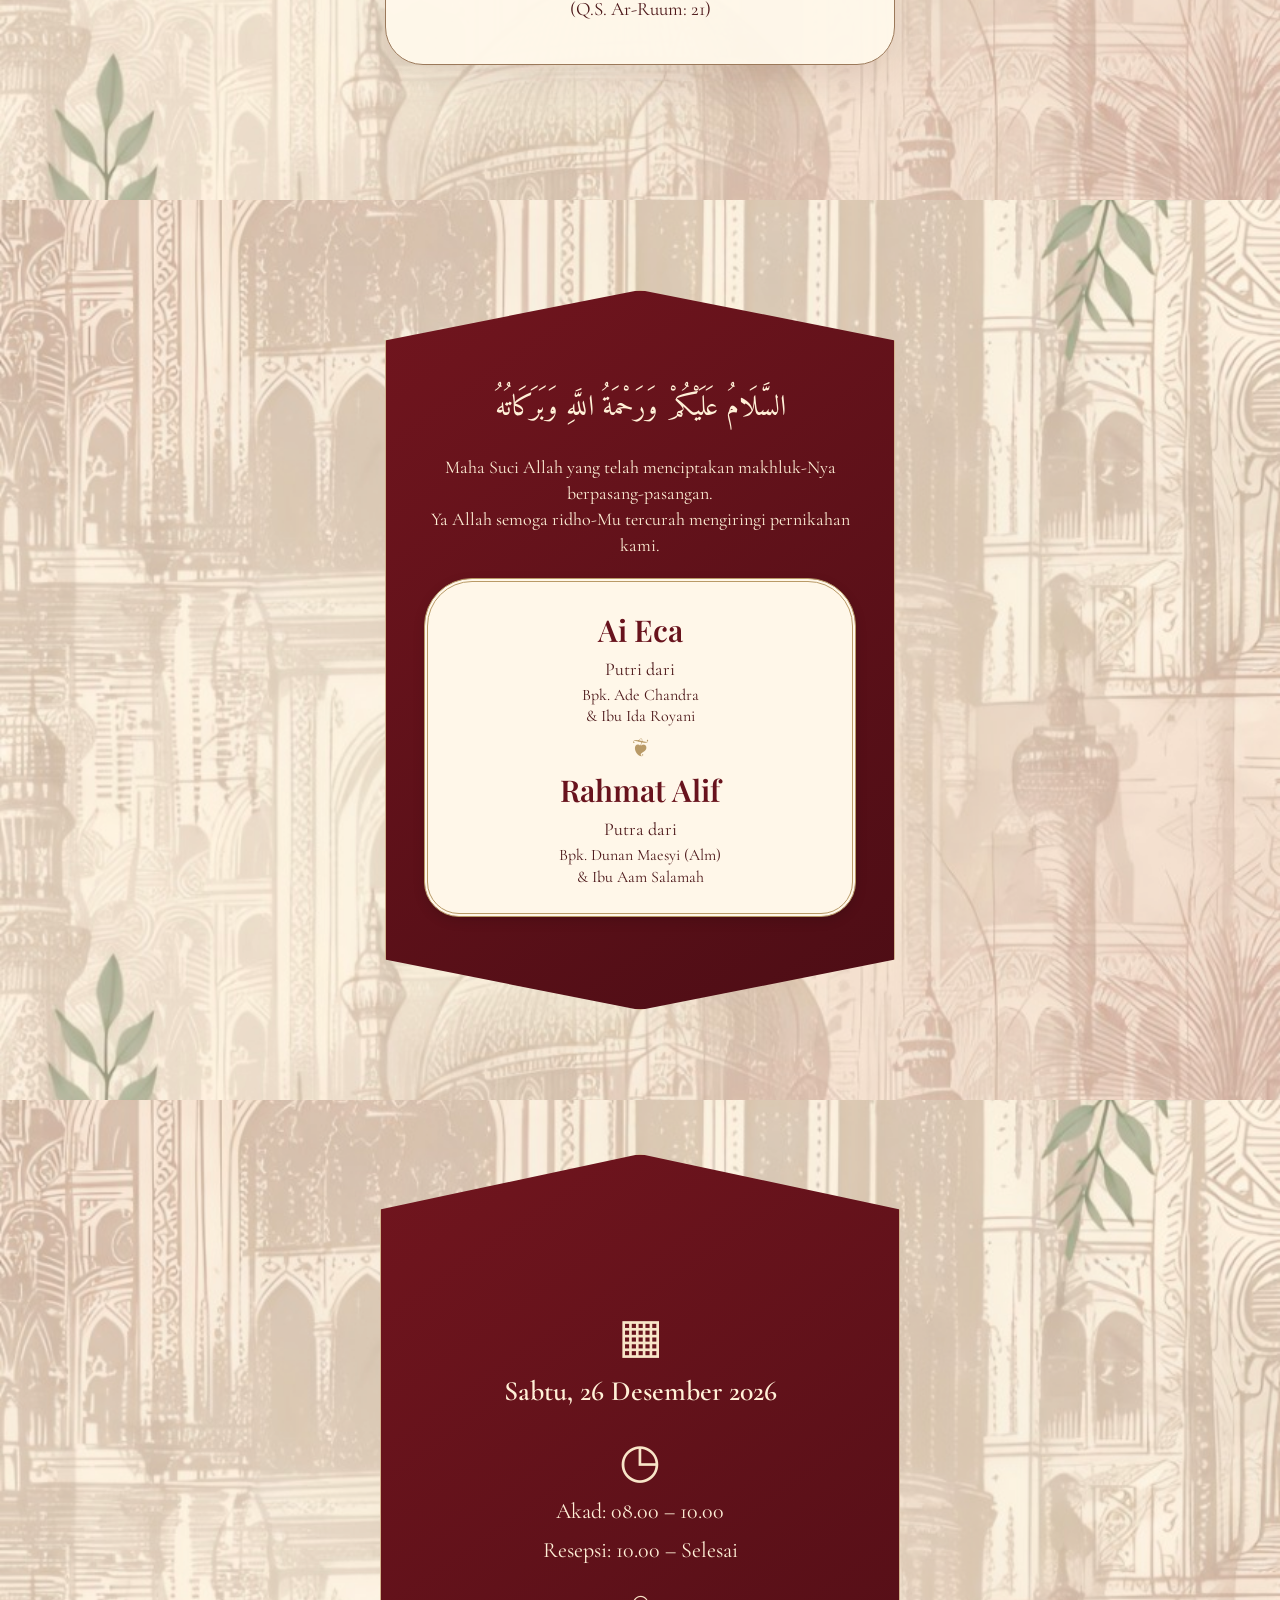
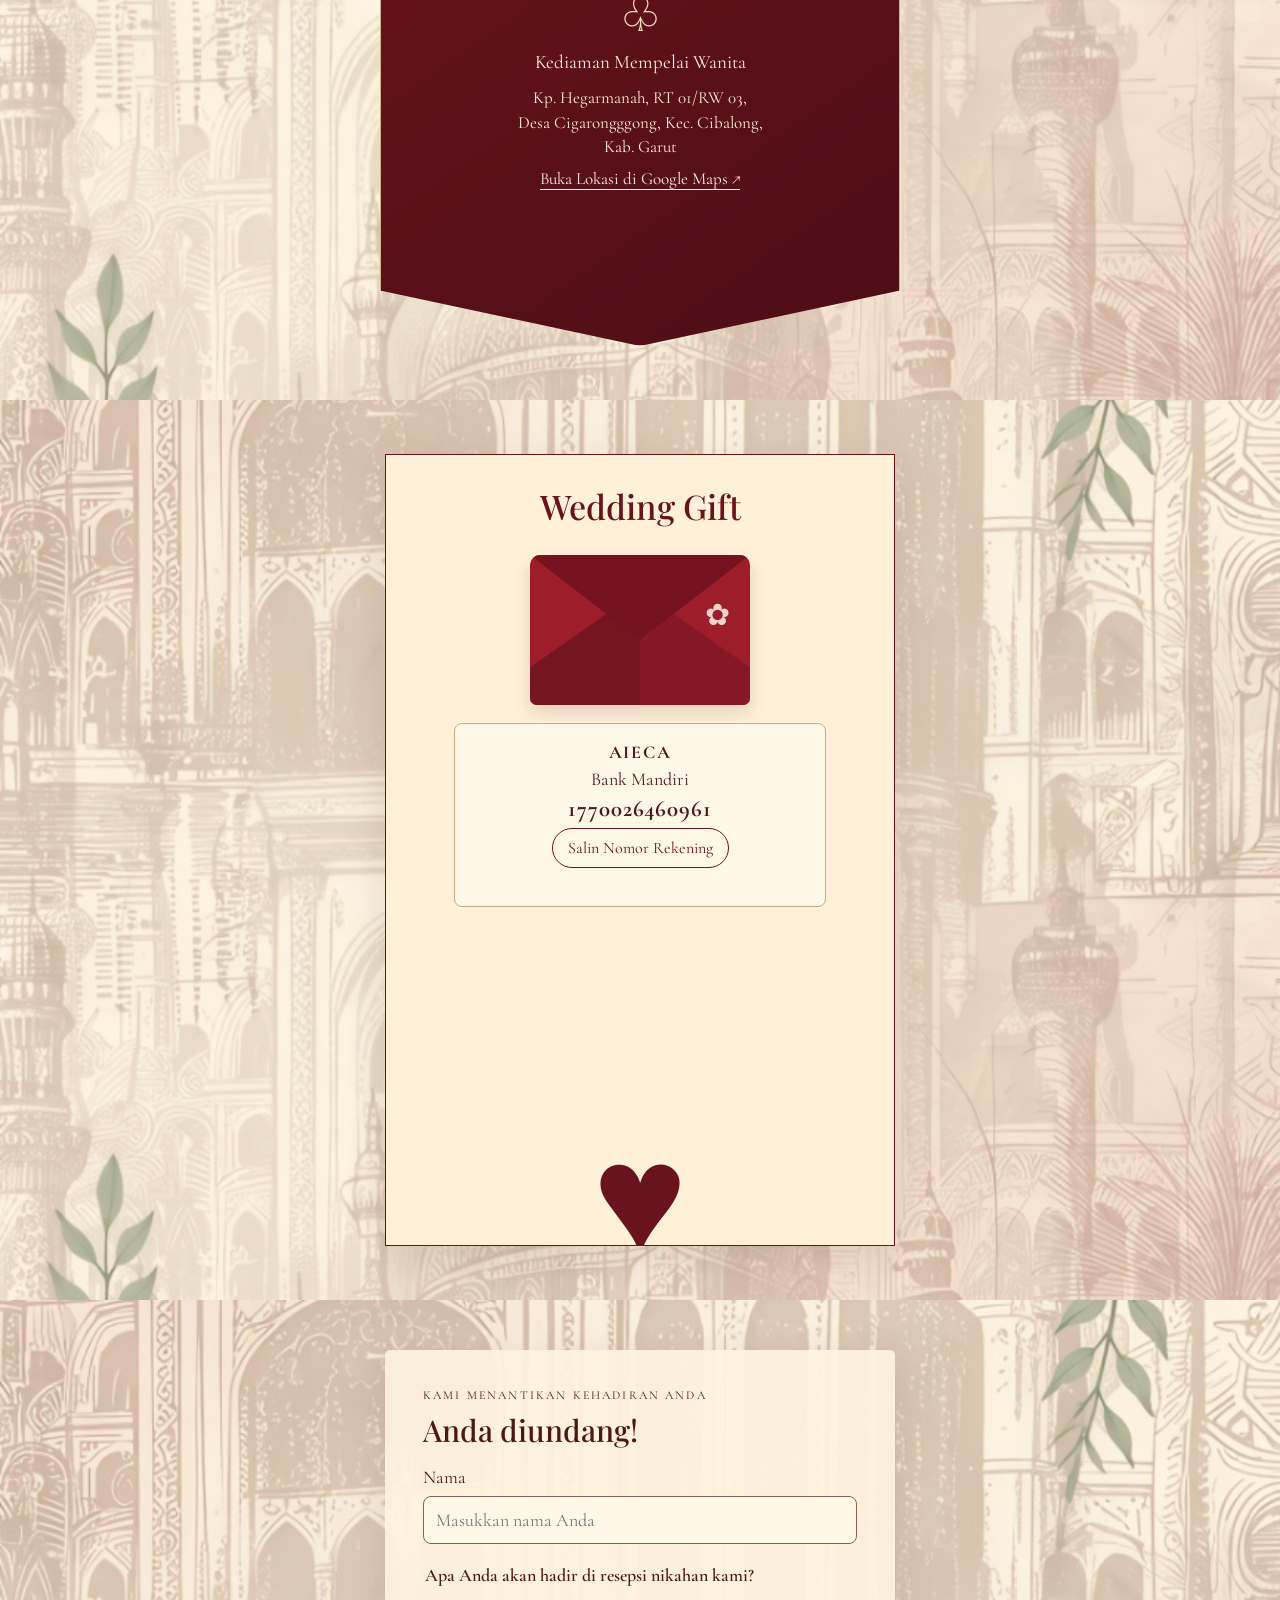
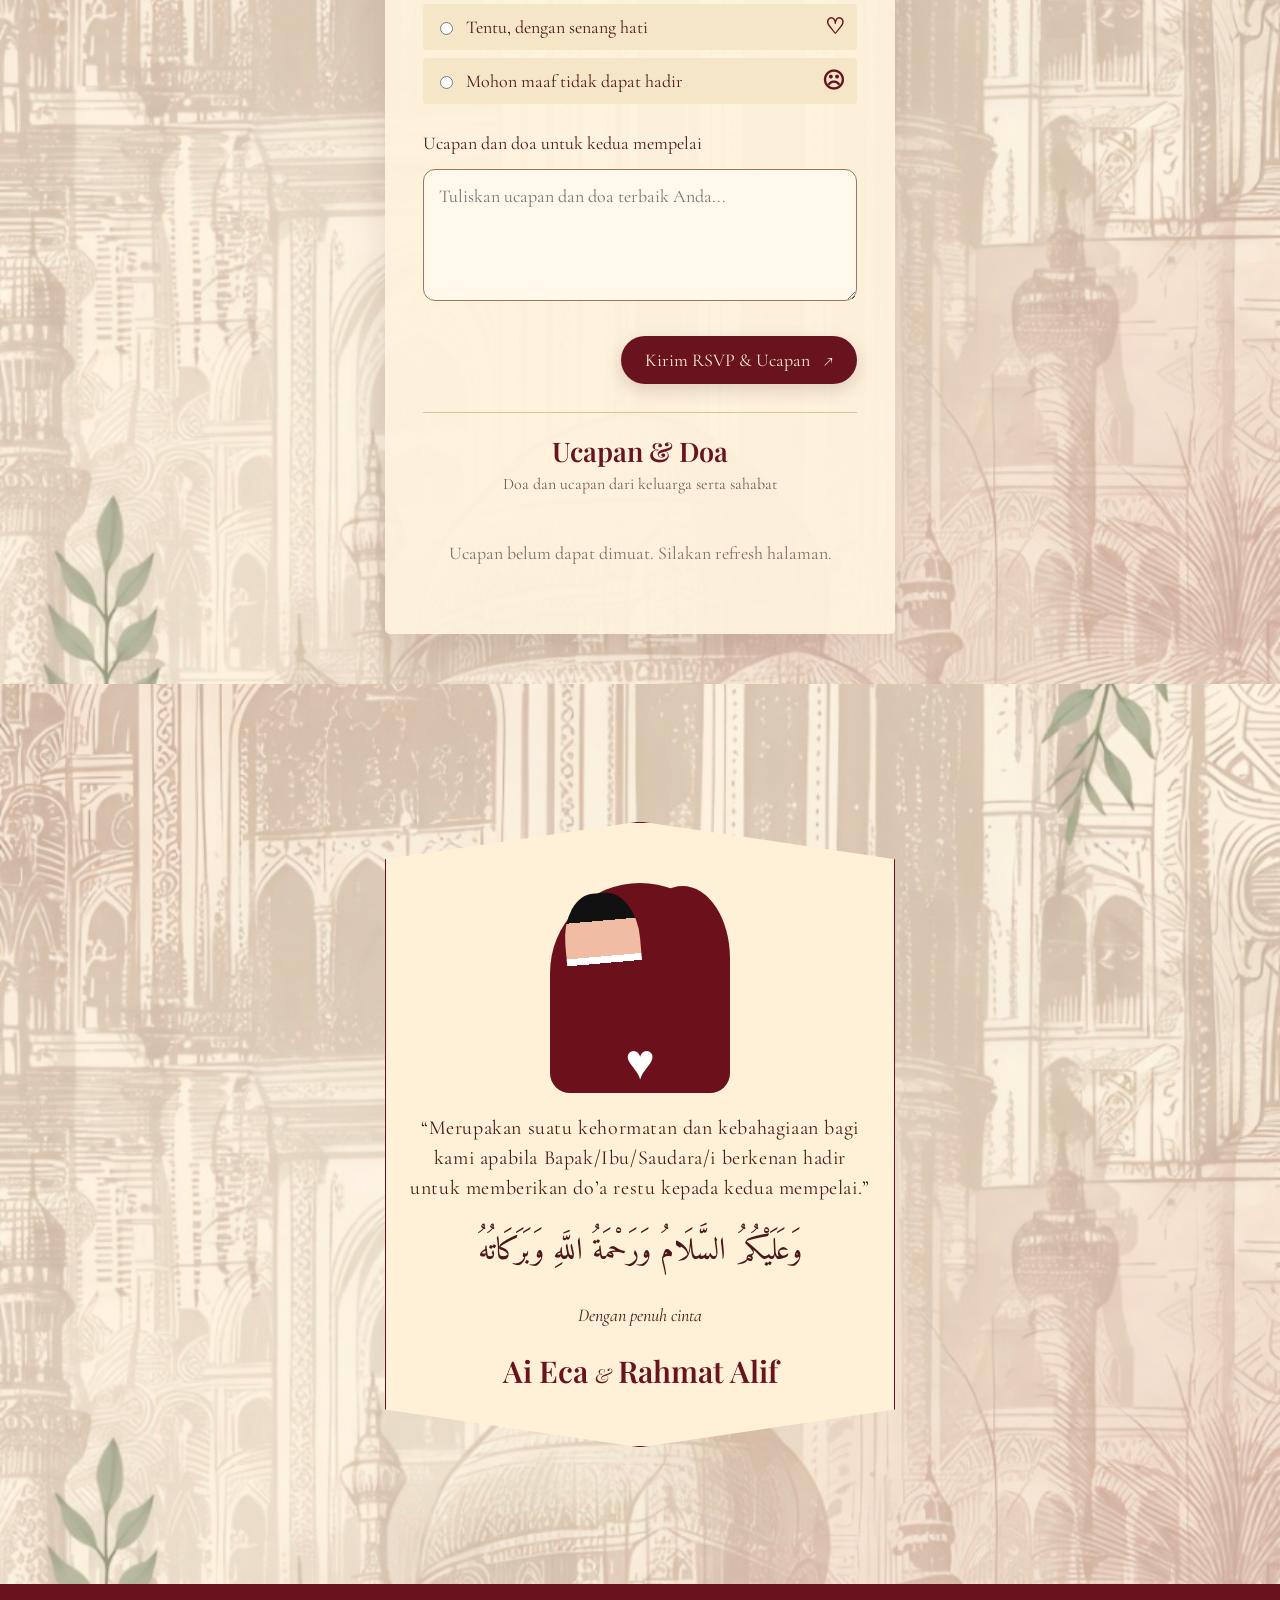
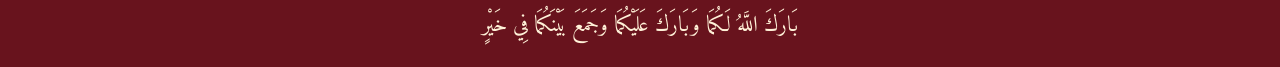
==== commit 2398bf6e: "Add files via upload" ====
--- a/index.html
+++ b/index.html
@@ -1,9 +1,9 @@
 <!doctype html><html lang="id"><head><meta charset="utf-8"><meta name="viewport" content="width=device-width,initial-scale=1,viewport-fit=cover"><meta name="theme-color" content="#68131d"><title>Undangan Pernikahan — Ai Eca &amp; Rahmat Alif</title><link rel="preconnect" href="https://fonts.googleapis.com"><link href="https://fonts.googleapis.com/css2?family=Amiri:wght@400;700&family=Cormorant+Garamond:wght@400;500;600;700&family=Playfair+Display:wght@400;500;600&display=swap" rel="stylesheet"><link rel="stylesheet" href="style.css"></head><body>
 <div class="music-pill"><button id="musicToggle">♫ <span>Musik</span></button></div><audio id="bgMusic" loop preload="none"><source src="assets/music.mp3" type="audio/mpeg"></audio><main>
 <section class="cover page" id="cover"><img class="cover-art" src="assets/cover.jpg" alt="Sampul undangan bunga dan pasangan"><button class="cover-hitbox" id="openInvite" aria-label="Buka undangan">Buka Undangan</button></section>
-<section class="page floral-bg"><div class="paper-card reveal"><p class="arabic bismillah" lang="ar" dir="rtl">بِسْمِ اللَّهِ الرَّحْمَٰنِ الرَّحِيمِ</p><div class="ornament">✧</div><p class="arabic verse" lang="ar" dir="rtl">وَمِنْ ءَايَٰتِهِۦٓ أَنْ خَلَقَ لَكُم مِّنْ أَنفُسِكُمْ أَزْوَٰجًا لِّتَسْكُنُوٓا۟ إِلَيْهَا وَجَعَلَ بَيْنَكُم مَّوَدَّةً وَرَحْمَةً ۚ إِنَّ فِى ذَٰلِكَ لَءَايَٰتٍ لِّقَوْمٍ يَتَفَكَّرُونَ</p><p class="translation">“Di antara tanda-tanda (kebesaran)-Nya ialah bahwa Dia menciptakan pasangan-pasangan untukmu dari (jenis) dirimu sendiri agar kamu merasa tenteram kepadanya. Dia menjadikan di antaramu rasa cinta dan kasih sayang. Sesungguhnya pada yang demikian itu benar-benar terdapat tanda-tanda (kebesaran Allah) bagi kaum yang berpikir.”</p><p class="verse-ref">(Q.S. Ar-Ruum: 21)</p></div></section>
+<section class="page floral-bg"><div class="paper-card reveal"><p id="guestGreeting" class="guest-greeting" hidden></p><p class="arabic bismillah" lang="ar" dir="rtl">بِسْمِ اللَّهِ الرَّحْمَٰنِ الرَّحِيمِ</p><div class="ornament">✧</div><p class="arabic verse" lang="ar" dir="rtl">وَمِنْ ءَايَٰتِهِۦٓ أَنْ خَلَقَ لَكُم مِّنْ أَنفُسِكُمْ أَزْوَٰجًا لِّتَسْكُنُوٓا۟ إِلَيْهَا وَجَعَلَ بَيْنَكُم مَّوَدَّةً وَرَحْمَةً ۚ إِنَّ فِى ذَٰلِكَ لَءَايَٰتٍ لِّقَوْمٍ يَتَفَكَّرُونَ</p><p class="translation">“Di antara tanda-tanda (kebesaran)-Nya ialah bahwa Dia menciptakan pasangan-pasangan untukmu dari (jenis) dirimu sendiri agar kamu merasa tenteram kepadanya. Dia menjadikan di antaramu rasa cinta dan kasih sayang. Sesungguhnya pada yang demikian itu benar-benar terdapat tanda-tanda (kebesaran Allah) bagi kaum yang berpikir.”</p><p class="verse-ref">(Q.S. Ar-Ruum: 21)</p></div></section>
 <section class="page floral-bg"><div class="maroon-panel reveal"><p class="arabic greeting" lang="ar" dir="rtl">السَّلَامُ عَلَيْكُمْ وَرَحْمَةُ اللَّهِ وَبَرَكَاتُهُ</p><p class="blessing">Maha Suci Allah yang telah menciptakan makhluk-Nya berpasang-pasangan.<br>Ya Allah semoga ridho-Mu tercurah mengiringi pernikahan kami.</p><div class="family-card"><h2 class="couple-name">Ai Eca</h2><p>Putri dari</p><p class="parents">Bpk. Ade Chandra<br>&amp; Ibu Ida Royani</p><div class="ampersand">❦</div><h2 class="couple-name">Rahmat Alif</h2><p>Putra dari</p><p class="parents">Bpk. Dunan Maesyi (Alm)<br>&amp; Ibu Aam Salamah</p></div></div></section>
 <section class="page floral-bg"><div class="maroon-panel event-panel reveal"><div class="event-block"><span class="line-icon">▦</span><h2>Sabtu, 26 Desember 2026</h2></div><div class="event-block"><span class="line-icon">◷</span><p>Akad: 08.00 – 10.00</p><p>Resepsi: 10.00 – Selesai</p></div><div class="event-block"><span class="line-icon">♧</span><p class="location-title">Kediaman Mempelai Wanita</p><p class="address">Kp. Hegarmanah, RT 01/RW 03,<br>Desa Cigarongggong, Kec. Cibalong,<br>Kab. Garut</p><img class="qr" id="locationQr" alt="QR lokasi Google Maps"><a class="map-link" href="https://maps.app.goo.gl/6uacdMQvnE8VaueG8?g_st=ac" target="_blank" rel="noopener">Buka Lokasi di Google Maps ↗</a></div></div></section>
 <section class="page floral-bg"><div class="gift-card reveal"><h2>Wedding Gift</h2><div class="envelope"><div class="envelope-flap"></div><span>✿</span></div><div class="gift-details"><p class="gift-name">AIECA</p><p>Bank Mandiri</p><p class="account" id="accountNumber">1770026460961</p><button class="outline-btn" id="copyAccount">Salin Nomor Rekening</button><p class="copy-status" id="copyStatus" aria-live="polite"></p></div><div class="couple-silhouette">♥</div></div></section>
-<section class="page floral-bg"><div class="rsvp-card reveal"><p class="eyebrow">KAMI MENANTIKAN KEHADIRAN ANDA</p><h2>Anda diundang!</h2><form id="rsvpForm"><label for="guestName">Nama</label><input id="guestName" name="name" maxlength="100" required placeholder="Masukkan nama Anda"><fieldset><legend>Apa Anda akan hadir di resepsi nikahan kami?</legend><label class="choice"><input type="radio" name="attendance" value="Hadir" required><span>Tentu, dengan senang hati</span><b>♡</b></label><label class="choice"><input type="radio" name="attendance" value="Tidak hadir"><span>Mohon maaf tidak dapat hadir</span><b>☹</b></label></fieldset><button class="primary-btn submit-btn" type="submit">Konfirmasi <span>↗</span></button><p id="rsvpMessage" class="form-message" role="status"></p></form></div></section>
+<section class="page floral-bg"><div class="rsvp-card reveal"><p class="eyebrow">KAMI MENANTIKAN KEHADIRAN ANDA</p><h2>Anda diundang!</h2><form id="rsvpForm"><label for="guestName">Nama</label><input id="guestName" name="name" maxlength="100" required placeholder="Masukkan nama Anda"><fieldset><legend>Apa Anda akan hadir di resepsi nikahan kami?</legend><label class="choice"><input type="radio" name="attendance" value="Hadir" required><span>Tentu, dengan senang hati</span><b>♡</b></label><label class="choice"><input type="radio" name="attendance" value="Tidak hadir"><span>Mohon maaf tidak dapat hadir</span><b>☹</b></label></fieldset><label for="guestMessage">Ucapan dan doa untuk kedua mempelai</label><textarea id="guestMessage" name="message" rows="4" maxlength="500" required placeholder="Tuliskan ucapan dan doa terbaik Anda..."></textarea><button class="primary-btn submit-btn" type="submit">Kirim RSVP &amp; Ucapan <span>↗</span></button><p id="rsvpMessage" class="form-message" role="status"></p></form><div class="guestbook"><h3>Ucapan &amp; Doa</h3><p class="guestbook-intro">Doa dan ucapan dari keluarga serta sahabat</p><div id="guestbookList" class="guestbook-list"><p class="guestbook-empty">Memuat ucapan...</p></div></div></div></section>
 <section class="page floral-bg"><div class="closing-card reveal"><div class="couple-art"><span>♥</span><div class="bride"></div><div class="groom"></div></div><p class="closing-quote">“Merupakan suatu kehormatan dan kebahagiaan bagi kami apabila Bapak/Ibu/Saudara/i berkenan hadir untuk memberikan do’a restu kepada kedua mempelai.”</p><p class="arabic closing-greeting" lang="ar" dir="rtl">وَعَلَيْكُمُ السَّلَامُ وَرَحْمَةُ اللَّهِ وَبَرَكَاتُهُ</p><p class="end-mark">Dengan penuh cinta</p><h2 class="closing-names">Ai Eca <span>&amp;</span> Rahmat Alif</h2></div></section></main><footer lang="ar" dir="rtl">بَارَكَ اللَّهُ لَكُمَا وَبَارَكَ عَلَيْكُمَا وَجَمَعَ بَيْنَكُمَا فِي خَيْرٍ</footer><script src="script.js"></script></body></html>
--- a/style.css
+++ b/style.css
@@ -93,19 +93,36 @@
   text-underline-offset: 5px;
 }
 
-/* Family card: couple names above their respective parents */
-.family-card .couple-name {
-  margin: 8px 0 2px;
-  font-size: clamp(27px, 7vw, 34px);
-  line-height: 1.2;
+.guest-greeting {
+  color: var(--wine);
+  background: rgba(255, 241, 216, .82);
+  border: 1px solid var(--gold);
+  border-radius: 12px;
+  padding: 10px 14px;
+  margin: 0 auto 18px;
+  width: fit-content;
+  max-width: 100%;
+  font-size: 18px;
+  text-align: center;
+  font-style: italic;
+  letter-spacing: .02em;
 }
-.family-card > p:not(.parents) {
-  margin: 3px 0 2px;
+.guest-greeting[hidden] { display: none !important; }
+
+/* RSVP and guestbook are combined in one invitation page */
+#rsvpForm textarea {
+  width:100%; min-height:112px; resize:vertical; padding:13px 15px;
+  border:1px solid #9b795a; border-radius:12px; background:#fff8eb;
+  color:var(--ink); font:18px var(--serif); line-height:1.45;
+  margin:7px 0 12px;
 }
-.family-card .parents {
-  margin: 2px 0 12px;
-  line-height: 1.45;
-}
-.family-card .ampersand {
-  margin: 8px 0 10px;
-}
+#rsvpForm textarea:focus { outline:2px solid #b99a67; outline-offset:2px; }
+.guestbook { margin-top:28px; padding-top:20px; border-top:1px solid #d9c39e; }
+.guestbook h3 { margin:0; color:var(--wine); font:600 27px var(--display); text-align:center; }
+.guestbook-intro { text-align:center; margin:5px 0 16px; color:#765d54; font-size:16px; }
+.guestbook-list { display:grid; gap:12px; }
+.guestbook-item { background:#fff7e8; border:1px solid #ddc69e; border-radius:13px; padding:13px 15px; }
+.guestbook-item strong { color:var(--wine); font:600 19px var(--display); }
+.guestbook-item p { white-space:pre-wrap; overflow-wrap:anywhere; margin:7px 0; line-height:1.45; }
+.guestbook-item small { color:#806c5e; font-size:13px; }
+.guestbook-empty { text-align:center; color:#806c5e; padding:14px; }
